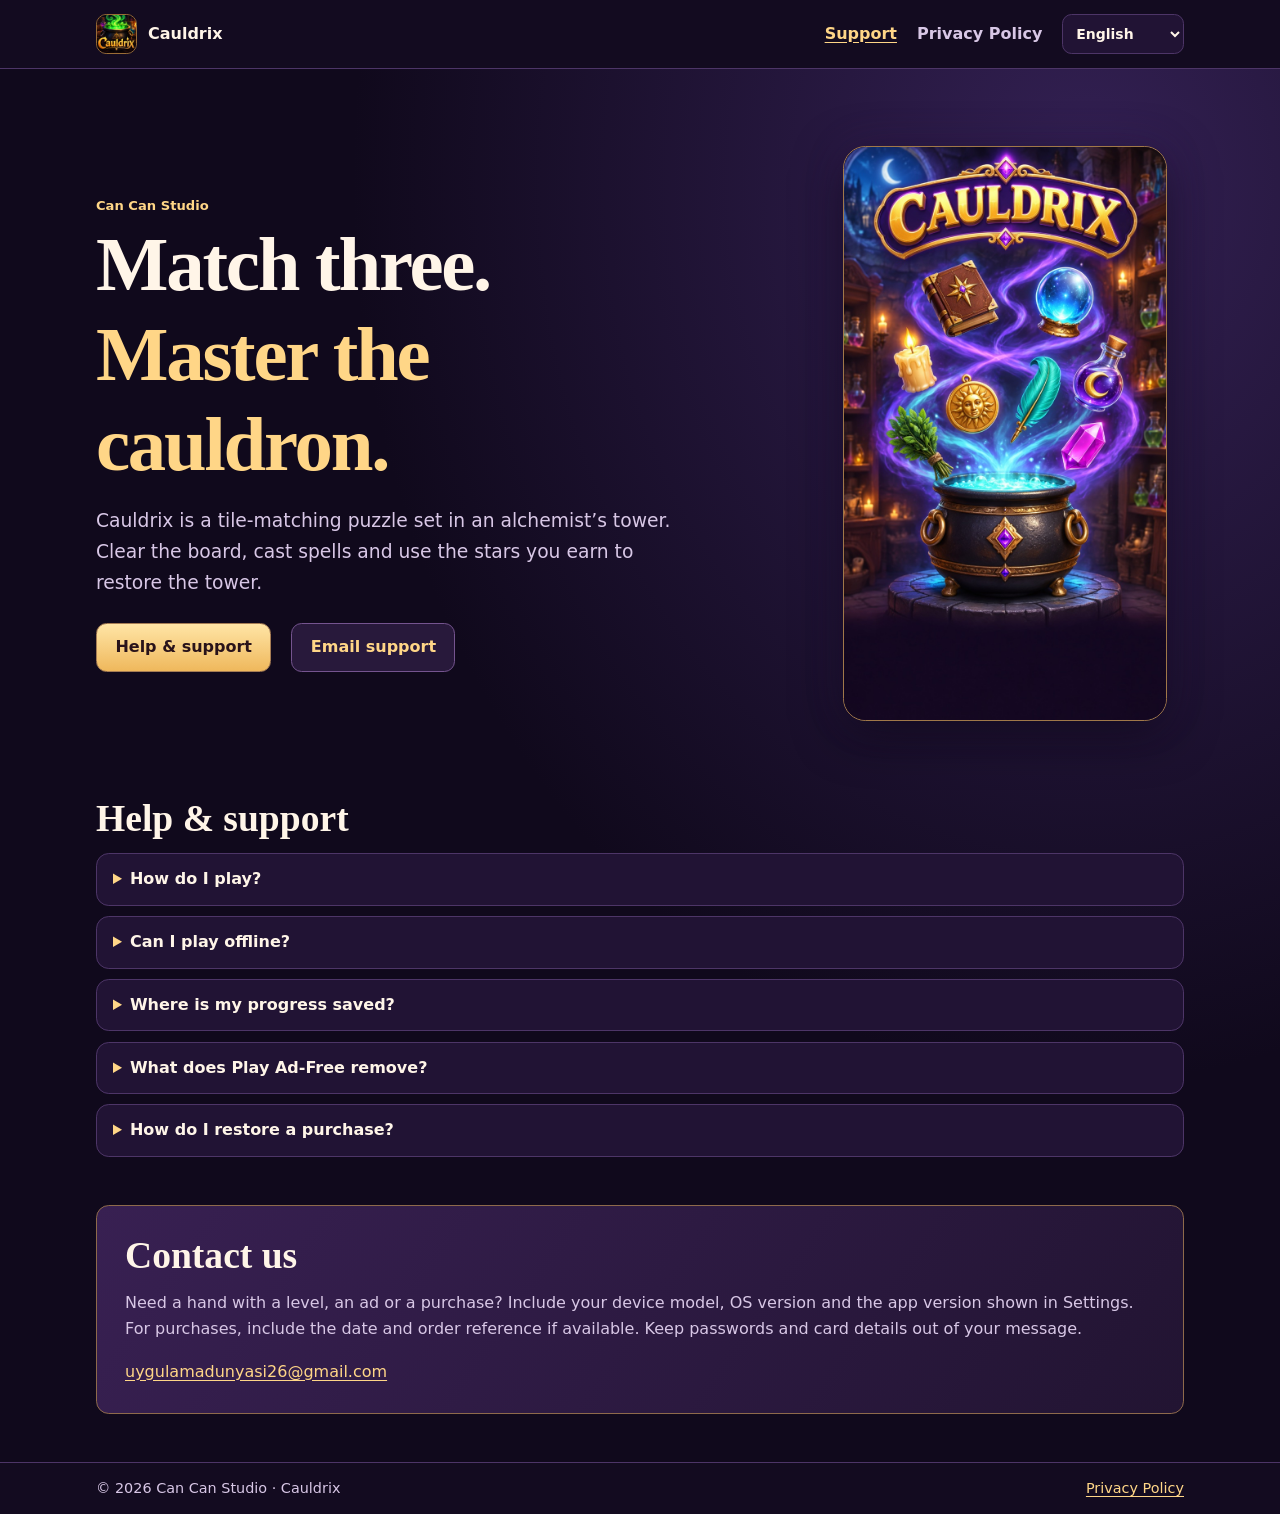
==== index.html @ 89f195bd "Add bilingual-friendly Cauldrix support site" ====
<!doctype html>
<html lang="en">
<head>
  <meta charset="utf-8">
  <meta name="viewport" content="width=device-width, initial-scale=1">
  <title>Cauldrix · Support</title>
  <meta name="description" content="Official support and gameplay help for Cauldrix by Can Can Studio.">
  <link rel="icon" href="app-icon.png" type="image/png">
  <link rel="apple-touch-icon" href="app-icon.png">
  <link rel="stylesheet" href="site.css">
  <script defer src="site.js"></script>
</head>
<body>
  <header>
    <div class="frame bar">
      <a class="brand" href="./"><img src="app-icon.png" width="192" height="192" alt=""><span>Cauldrix</span></a>
      <nav class="nav">
        <a data-link="support" href="./" aria-current="page">Support</a> <a data-link="privacy" href="privacy.html">Privacy Policy</a>
        <select id="language" aria-label="Language" hidden>
          <option lang="en" value="en">English</option>
          <option lang="tr" value="tr">Türkçe</option>
          <option lang="de" value="de">Deutsch</option>
          <option lang="es" value="es">Español</option>
          <option lang="fr" value="fr">Français</option>
          <option lang="pt" value="pt">Português</option>
          <option lang="ru" value="ru">Русский</option>
          <option lang="it" value="it">Italiano</option>
          <option lang="ja" value="ja">日本語</option>
        </select>
      </nav>
    </div>
    <noscript><nav class="frame no-script-languages"><a href="#en" lang="en">English</a> <a href="#tr" lang="tr">Türkçe</a> <a href="#de" lang="de">Deutsch</a> <a href="#es" lang="es">Español</a> <a href="#fr" lang="fr">Français</a> <a href="#pt" lang="pt">Português</a> <a href="#ru" lang="ru">Русский</a> <a href="#it" lang="it">Italiano</a> <a href="#ja" lang="ja">日本語</a></nav></noscript>
  </header>
  <main class="frame">
    <article id="en" lang="en" data-language="en" data-title="Cauldrix · Support" data-language-label="Language" data-support="Support" data-privacy="Privacy Policy">
      <section class="hero">
        <div>
          <div class="studio">Can Can Studio</div>
          <h1>Match three.<span>Master the cauldron.</span></h1>
          <p>Cauldrix is a tile-matching puzzle set in an alchemist’s tower. Clear the board, cast spells and use the stars you earn to restore the tower.</p>
          <div class="actions">
            <a class="button" href="#help-en">Help &amp; support</a>
            <a class="button secondary" href="mailto:uygulamadunyasi26@gmail.com?subject=Cauldrix%20%C2%B7%20Support">Email support</a>
          </div>
        </div>
        <figure class="hero-art"><img src="splash.jpg" width="787" height="1400" alt="Cauldrix"></figure>
      </section>
      <section id="help-en" class="block" aria-labelledby="help-title-en">
        <h2 id="help-title-en">Help &amp; support</h2>
        <div class="support-list">
          <details><summary>How do I play?</summary><p>Tap uncovered tiles to move them into the cauldron. Match three identical tiles to clear them. If all slots fill up without a match, the cauldron overflows.</p></details>
          <details><summary>Can I play offline?</summary><p>You can play levels offline. Ads, reward videos and store services need an internet connection.</p></details>
          <details><summary>Where is my progress saved?</summary><p>Levels, coins, stars and inventory are saved on your device. Cauldrix has no account or built-in cloud sync. Moving to another device or reinstalling can result in lost progress.</p></details>
          <details><summary>What does Play Ad-Free remove?</summary><p>It removes ads between levels. Optional reward videos remain available when you choose to watch one.</p></details>
          <details><summary>How do I restore a purchase?</summary><p>In Shop, scroll to Restore purchases and use the same Apple or Google account. Availability depends on the store and app version. The store can restore Play Ad-Free, while spent items and currency are consumable. If a purchase is missing, reopen the game while online and contact us if it still does not appear.</p></details>
        </div>
      </section>
      <section class="contact block" aria-labelledby="contact-title-en">
        <h2 id="contact-title-en">Contact us</h2>
        <p>Need a hand with a level, an ad or a purchase? Include your device model, OS version and the app version shown in Settings. For purchases, include the date and order reference if available. Keep passwords and card details out of your message.</p>
        <p><a href="mailto:uygulamadunyasi26@gmail.com?subject=Cauldrix%20%C2%B7%20Support">uygulamadunyasi26@gmail.com</a></p>
      </section>
    </article>
    <article id="tr" lang="tr" data-language="tr" data-title="Cauldrix · Destek" data-language-label="Dil" data-support="Destek" data-privacy="Gizlilik Politikası">
      <section class="hero">
        <div>
          <div class="studio">Can Can Studio</div>
          <h1>Üç taşı eşleştir.<span>Kazana hükmet.</span></h1>
          <p>Cauldrix, bir simya kulesinde geçen taş eşleştirme bulmacası. Tahtayı temizle, büyüler yap ve kazandığın yıldızlarla kuleyi onar.</p>
          <div class="actions">
            <a class="button" href="#help-tr">Yardım ve destek</a>
            <a class="button secondary" href="mailto:uygulamadunyasi26@gmail.com?subject=Cauldrix%20%C2%B7%20Destek">Destek ekibine yaz</a>
          </div>
        </div>
        <figure class="hero-art"><img src="splash.jpg" width="787" height="1400" alt="Cauldrix"></figure>
      </section>
      <section id="help-tr" class="block" aria-labelledby="help-title-tr">
        <h2 id="help-title-tr">Yardım ve destek</h2>
        <div class="support-list">
          <details><summary>Nasıl oynanır?</summary><p>Üstü açık taşlara dokunup kazana gönder. Üç aynı taşı eşleştirerek onları temizle. Eşleşme olmadan tüm yuvalar dolarsa kazan taşar.</p></details>
          <details><summary>Çevrimdışı oynayabilir miyim?</summary><p>Seviyeleri internet bağlantısı olmadan oynayabilirsin. Reklamlar, ödüllü videolar ve mağaza hizmetleri internet bağlantısı gerektirir.</p></details>
          <details><summary>İlerlemem nereye kaydediliyor?</summary><p>Seviyeler, altınlar, yıldızlar ve envanter cihazında saklanır. Cauldrix’te hesap veya bulut eşitlemesi bulunmaz. Cihaz değiştirirken ya da oyunu yeniden yüklerken ilerlemen kaybolabilir.</p></details>
          <details><summary>Reklamsız Oyna neyi kaldırıyor?</summary><p>Seviyeler arası reklamları kaldırır. İstersen ödüllü videoları izlemeye devam edebilirsin.</p></details>
          <details><summary>Bir satın alımı nasıl geri yüklerim?</summary><p>Mağaza’nın en altındaki Satın Alımları Geri Yükle düğmesini kullan. Satın alımın yapıldığı Apple veya Google hesabıyla giriş yap. İşlevin kullanılabilirliği mağazaya ve uygulama sürümüne bağlıdır. Reklamsız Oyna hakkı geri yüklenebilir. Harcanan eşyalar ve oyun parası tüketilebilir ürünlerdir. Bir satın alım eksikse internete bağlıyken oyunu yeniden aç, sorun devam ederse bize yaz.</p></details>
        </div>
      </section>
      <section class="contact block" aria-labelledby="contact-title-tr">
        <h2 id="contact-title-tr">Bize ulaş</h2>
        <p>Bir seviye, reklam veya satın alımla ilgili yardıma mı ihtiyacın var? Mesajına cihaz modelini, işletim sistemi sürümünü ve Ayarlar’da görünen oyun sürümünü ekle. Satın alımlar için varsa tarih ve sipariş numarasını da yaz. Şifreni veya kart bilgilerini paylaşma.</p>
        <p><a href="mailto:uygulamadunyasi26@gmail.com?subject=Cauldrix%20%C2%B7%20Destek">uygulamadunyasi26@gmail.com</a></p>
      </section>
    </article>
    <article id="de" lang="de" data-language="de" data-title="Cauldrix · Support" data-language-label="Sprache" data-support="Support" data-privacy="Datenschutzerklärung">
      <section class="hero">
        <div>
          <div class="studio">Can Can Studio</div>
          <h1>Drei gleiche Steine.<span>Ein magischer Kessel.</span></h1>
          <p>Cauldrix ist ein Kombinationsrätsel im Turm eines Alchemisten. Räume das Spielfeld ab, wirke Zauber und nutze deine Sterne, um den Turm wiederaufzubauen.</p>
          <div class="actions">
            <a class="button" href="#help-de">Hilfe und Support</a>
            <a class="button secondary" href="mailto:uygulamadunyasi26@gmail.com?subject=Cauldrix%20%C2%B7%20Support">Support kontaktieren</a>
          </div>
        </div>
        <figure class="hero-art"><img src="splash.jpg" width="787" height="1400" alt="Cauldrix"></figure>
      </section>
      <section id="help-de" class="block" aria-labelledby="help-title-de">
        <h2 id="help-title-de">Hilfe und Support</h2>
        <div class="support-list">
          <details><summary>Wie spiele ich?</summary><p>Tippe auf freie Steine, um sie in den Kessel zu legen. Drei gleiche Steine verschwinden. Wenn alle Plätze belegt sind und sich keine drei gleichen Steine finden, läuft der Kessel über.</p></details>
          <details><summary>Kann ich offline spielen?</summary><p>Die Level sind ohne Internetverbindung spielbar. Werbung, Belohnungsvideos und Store-Dienste brauchen eine Verbindung.</p></details>
          <details><summary>Wo wird mein Fortschritt gespeichert?</summary><p>Level, Münzen, Sterne und Inventar bleiben auf deinem Gerät. Cauldrix hat kein Konto und keine eigene Cloud-Synchronisation. Beim Gerätewechsel oder der Neuinstallation kann dein Spielstand verloren gehen.</p></details>
          <details><summary>Was entfernt „Werbefrei spielen“?</summary><p>Es entfernt Werbung zwischen den Leveln. Du kannst weiterhin freiwillig Belohnungsvideos ansehen.</p></details>
          <details><summary>Wie stelle ich einen Kauf wieder her?</summary><p>Scrolle im Shop zu „Käufe wiederherstellen“ und verwende dasselbe Apple- oder Google-Konto. Die Verfügbarkeit hängt vom Store und der App-Version ab. „Werbefrei spielen“ kann wiederhergestellt werden. Verbrauchte Gegenstände und Spielwährung sind Verbrauchsartikel. Starte das Spiel online neu, wenn ein Kauf fehlt, und melde dich, falls er weiterhin nicht angezeigt wird.</p></details>
        </div>
      </section>
      <section class="contact block" aria-labelledby="contact-title-de">
        <h2 id="contact-title-de">Kontakt</h2>
        <p>Hast du eine Frage zu einem Level, zur Werbung oder zu einem Kauf? Gib Gerätemodell, Betriebssystemversion und die in den Einstellungen angezeigte Spielversion an. Bei Käufen helfen Datum und Bestellnummer, falls verfügbar. Sende keine Passwörter oder Kartendaten.</p>
        <p><a href="mailto:uygulamadunyasi26@gmail.com?subject=Cauldrix%20%C2%B7%20Support">uygulamadunyasi26@gmail.com</a></p>
      </section>
    </article>
    <article id="es" lang="es" data-language="es" data-title="Cauldrix · Soporte" data-language-label="Idioma" data-support="Soporte" data-privacy="Política de privacidad">
      <section class="hero">
        <div>
          <div class="studio">Can Can Studio</div>
          <h1>Combina tres fichas.<span>Domina el caldero.</span></h1>
          <p>Cauldrix es un rompecabezas de fichas ambientado en la torre de un alquimista. Despeja el tablero, lanza hechizos y usa las estrellas que ganes para restaurar la torre.</p>
          <div class="actions">
            <a class="button" href="#help-es">Ayuda y soporte</a>
            <a class="button secondary" href="mailto:uygulamadunyasi26@gmail.com?subject=Cauldrix%20%C2%B7%20Soporte">Escribir a soporte</a>
          </div>
        </div>
        <figure class="hero-art"><img src="splash.jpg" width="787" height="1400" alt="Cauldrix"></figure>
      </section>
      <section id="help-es" class="block" aria-labelledby="help-title-es">
        <h2 id="help-title-es">Ayuda y soporte</h2>
        <div class="support-list">
          <details><summary>¿Cómo se juega?</summary><p>Toca las fichas libres para enviarlas al caldero. Combina tres fichas iguales para retirarlas. Si todas las casillas se llenan sin una combinación, el caldero se desborda.</p></details>
          <details><summary>¿Puedo jugar sin conexión?</summary><p>Puedes jugar a los niveles sin conexión. Los anuncios, los vídeos con recompensa y los servicios de la tienda necesitan internet.</p></details>
          <details><summary>¿Dónde se guarda mi progreso?</summary><p>Los niveles, las monedas, las estrellas y el inventario se guardan en el dispositivo. Cauldrix no tiene cuentas ni sincronización propia en la nube. Es posible perder el progreso al cambiar de dispositivo o reinstalar el juego.</p></details>
          <details><summary>¿Qué elimina «Jugar sin anuncios»?</summary><p>Elimina los anuncios entre niveles. Puedes seguir viendo vídeos con recompensa cuando lo elijas.</p></details>
          <details><summary>¿Cómo restauro una compra?</summary><p>Ve al final de la Tienda y toca «Restaurar compras» con la misma cuenta de Apple o Google. La disponibilidad depende de la tienda y la versión de la app. La tienda puede restaurar «Jugar sin anuncios». Los objetos y la moneda ya utilizados son consumibles. Si falta una compra, vuelve a abrir el juego con conexión y escríbenos si el problema continúa.</p></details>
        </div>
      </section>
      <section class="contact block" aria-labelledby="contact-title-es">
        <h2 id="contact-title-es">Contáctanos</h2>
        <p>¿Necesitas ayuda con un nivel, un anuncio o una compra? Indica el modelo del dispositivo, la versión del sistema y la versión del juego que aparece en Ajustes. Para compras, añade la fecha y la referencia del pedido si las tienes. Evita enviar contraseñas y datos de tarjeta.</p>
        <p><a href="mailto:uygulamadunyasi26@gmail.com?subject=Cauldrix%20%C2%B7%20Soporte">uygulamadunyasi26@gmail.com</a></p>
      </section>
    </article>
    <article id="fr" lang="fr" data-language="fr" data-title="Cauldrix · Assistance" data-language-label="Langue" data-support="Assistance" data-privacy="Politique de confidentialité">
      <section class="hero">
        <div>
          <div class="studio">Can Can Studio</div>
          <h1>Associez trois tuiles.<span>Maîtrisez le chaudron.</span></h1>
          <p>Cauldrix est un jeu d’association de tuiles dans la tour d’un alchimiste. Videz le plateau, lancez des sorts et utilisez les étoiles gagnées pour restaurer la tour.</p>
          <div class="actions">
            <a class="button" href="#help-fr">Aide et assistance</a>
            <a class="button secondary" href="mailto:uygulamadunyasi26@gmail.com?subject=Cauldrix%20%C2%B7%20Assistance">Écrire à l’assistance</a>
          </div>
        </div>
        <figure class="hero-art"><img src="splash.jpg" width="787" height="1400" alt="Cauldrix"></figure>
      </section>
      <section id="help-fr" class="block" aria-labelledby="help-title-fr">
        <h2 id="help-title-fr">Aide et assistance</h2>
        <div class="support-list">
          <details><summary>Comment jouer ?</summary><p>Touchez les tuiles dégagées pour les envoyer dans le chaudron. Associez-en trois identiques pour les retirer. Si tous les emplacements se remplissent sans association, le chaudron déborde.</p></details>
          <details><summary>Puis-je jouer hors ligne ?</summary><p>Les niveaux sont jouables hors ligne. Les publicités, les vidéos récompensées et les services de la boutique nécessitent une connexion Internet.</p></details>
          <details><summary>Où ma progression est-elle enregistrée ?</summary><p>Les niveaux, les pièces, les étoiles et l’inventaire sont enregistrés sur votre appareil. Cauldrix ne propose ni compte ni synchronisation intégrée dans le cloud. Vous pouvez perdre votre progression en changeant d’appareil ou en réinstallant le jeu.</p></details>
          <details><summary>Que supprime « Jouer sans pub » ?</summary><p>Cette option supprime les publicités entre les niveaux. Vous pouvez toujours choisir de regarder des vidéos récompensées.</p></details>
          <details><summary>Comment restaurer un achat ?</summary><p>En bas de la boutique, choisissez « Restaurer les achats » avec le même compte Apple ou Google. La disponibilité dépend de la boutique et de la version de l’app. La boutique peut restaurer « Jouer sans pub ». Les objets et la monnaie utilisés sont des consommables. Si un achat manque, rouvrez le jeu en ligne et écrivez-nous s’il n’apparaît toujours pas.</p></details>
        </div>
      </section>
      <section class="contact block" aria-labelledby="contact-title-fr">
        <h2 id="contact-title-fr">Nous contacter</h2>
        <p>Besoin d’aide pour un niveau, une publicité ou un achat ? Indiquez le modèle de l’appareil, la version du système et celle du jeu affichée dans les paramètres. Pour un achat, ajoutez la date et la référence de la commande si possible. N’envoyez ni mot de passe ni coordonnées bancaires.</p>
        <p><a href="mailto:uygulamadunyasi26@gmail.com?subject=Cauldrix%20%C2%B7%20Assistance">uygulamadunyasi26@gmail.com</a></p>
      </section>
    </article>
    <article id="pt" lang="pt" data-language="pt" data-title="Cauldrix · Suporte" data-language-label="Idioma" data-support="Suporte" data-privacy="Política de Privacidade">
      <section class="hero">
        <div>
          <div class="studio">Can Can Studio</div>
          <h1>Combine três peças.<span>Domine o caldeirão.</span></h1>
          <p>Cauldrix é um quebra-cabeça de combinar peças na torre de um alquimista. Limpe o tabuleiro, lance feitiços e use as estrelas conquistadas para restaurar a torre.</p>
          <div class="actions">
            <a class="button" href="#help-pt">Ajuda e suporte</a>
            <a class="button secondary" href="mailto:uygulamadunyasi26@gmail.com?subject=Cauldrix%20%C2%B7%20Suporte">Enviar e-mail ao suporte</a>
          </div>
        </div>
        <figure class="hero-art"><img src="splash.jpg" width="787" height="1400" alt="Cauldrix"></figure>
      </section>
      <section id="help-pt" class="block" aria-labelledby="help-title-pt">
        <h2 id="help-title-pt">Ajuda e suporte</h2>
        <div class="support-list">
          <details><summary>Como jogar?</summary><p>Toque nas peças livres para colocá-las no caldeirão. Combine três peças iguais para removê-las. Se todos os espaços ficarem ocupados sem uma combinação, o caldeirão transborda.</p></details>
          <details><summary>Posso jogar offline?</summary><p>Você pode jogar as fases sem internet. Anúncios, vídeos premiados e serviços da loja precisam de uma conexão.</p></details>
          <details><summary>Onde meu progresso é salvo?</summary><p>Fases, moedas, estrelas e inventário são salvos no dispositivo. Cauldrix não tem conta ou sincronização própria na nuvem. Ao trocar de aparelho ou reinstalar o jogo, você pode perder o progresso.</p></details>
          <details><summary>O que «Jogar sem anúncios» remove?</summary><p>A opção remove os anúncios entre as fases. Os vídeos premiados continuam disponíveis quando você quiser assistir.</p></details>
          <details><summary>Como restauro uma compra?</summary><p>Na parte inferior da Loja, toque em «Restaurar compras» usando a mesma conta Apple ou Google. A disponibilidade depende da loja e da versão do aplicativo. A loja pode restaurar «Jogar sem anúncios». Itens e moedas já usados são consumíveis. Se uma compra estiver faltando, abra o jogo conectado à internet e escreva para nós caso o problema continue.</p></details>
        </div>
      </section>
      <section class="contact block" aria-labelledby="contact-title-pt">
        <h2 id="contact-title-pt">Fale conosco</h2>
        <p>Precisa de ajuda com uma fase, um anúncio ou uma compra? Informe o modelo do aparelho, a versão do sistema e a versão mostrada nas Configurações do jogo. Em caso de compra, inclua a data e o número do pedido, se possível. Não envie senhas ou dados do cartão.</p>
        <p><a href="mailto:uygulamadunyasi26@gmail.com?subject=Cauldrix%20%C2%B7%20Suporte">uygulamadunyasi26@gmail.com</a></p>
      </section>
    </article>
    <article id="ru" lang="ru" data-language="ru" data-title="Cauldrix · Поддержка" data-language-label="Язык" data-support="Поддержка" data-privacy="Политика конфиденциальности">
      <section class="hero">
        <div>
          <div class="studio">Can Can Studio</div>
          <h1>Соберите три плитки.<span>Укротите котёл.</span></h1>
          <p>Cauldrix — головоломка с плитками в башне алхимика. Очищайте поле, используйте заклинания и восстанавливайте башню за заработанные звёзды.</p>
          <div class="actions">
            <a class="button" href="#help-ru">Помощь и поддержка</a>
            <a class="button secondary" href="mailto:uygulamadunyasi26@gmail.com?subject=Cauldrix%20%C2%B7%20%D0%9F%D0%BE%D0%B4%D0%B4%D0%B5%D1%80%D0%B6%D0%BA%D0%B0">Написать в поддержку</a>
          </div>
        </div>
        <figure class="hero-art"><img src="splash.jpg" width="787" height="1400" alt="Cauldrix"></figure>
      </section>
      <section id="help-ru" class="block" aria-labelledby="help-title-ru">
        <h2 id="help-title-ru">Помощь и поддержка</h2>
        <div class="support-list">
          <details><summary>Как играть?</summary><p>Нажимайте на открытые плитки, чтобы отправить их в котёл. Соберите три одинаковые плитки, чтобы убрать их. Если все ячейки будут заняты и совпадения не найдётся, котёл переполнится.</p></details>
          <details><summary>Можно ли играть без интернета?</summary><p>Уровни доступны без интернета. Для рекламы, видео с наградой и услуг магазина нужно подключение.</p></details>
          <details><summary>Где хранится мой прогресс?</summary><p>Уровни, монеты, звёзды и инвентарь сохраняются на вашем устройстве. В Cauldrix нет учётных записей и встроенной облачной синхронизации. При смене устройства или переустановке игры прогресс может потеряться.</p></details>
          <details><summary>Какую рекламу убирает «Играть без рекламы»?</summary><p>Эта функция убирает рекламу между уровнями. Видео с наградой по-прежнему можно смотреть по желанию.</p></details>
          <details><summary>Как восстановить покупку?</summary><p>Внизу раздела «Магазин» выберите «Восстановить покупки», используя ту же учётную запись Apple или Google. Доступность зависит от магазина и версии приложения. Магазин может восстановить право «Играть без рекламы». Использованные предметы и игровая валюта относятся к расходуемым покупкам. Если покупка не появилась, перезапустите игру с подключением к интернету и напишите нам, если проблема сохранится.</p></details>
        </div>
      </section>
      <section class="contact block" aria-labelledby="contact-title-ru">
        <h2 id="contact-title-ru">Свяжитесь с нами</h2>
        <p>Нужна помощь с уровнем, рекламой или покупкой? Укажите модель устройства, версию системы и версию игры из настроек. Если вопрос о покупке, укажите её дату и номер заказа, если они есть. Не присылайте пароли и данные банковской карты.</p>
        <p><a href="mailto:uygulamadunyasi26@gmail.com?subject=Cauldrix%20%C2%B7%20%D0%9F%D0%BE%D0%B4%D0%B4%D0%B5%D1%80%D0%B6%D0%BA%D0%B0">uygulamadunyasi26@gmail.com</a></p>
      </section>
    </article>
    <article id="it" lang="it" data-language="it" data-title="Cauldrix · Assistenza" data-language-label="Lingua" data-support="Assistenza" data-privacy="Informativa sulla privacy">
      <section class="hero">
        <div>
          <div class="studio">Can Can Studio</div>
          <h1>Abbina tre tessere.<span>Domina il calderone.</span></h1>
          <p>Cauldrix è un rompicapo di abbinamenti nella torre di un alchimista. Libera il tabellone, lancia incantesimi e usa le stelle guadagnate per restaurare la torre.</p>
          <div class="actions">
            <a class="button" href="#help-it">Aiuto e assistenza</a>
            <a class="button secondary" href="mailto:uygulamadunyasi26@gmail.com?subject=Cauldrix%20%C2%B7%20Assistenza">Scrivi all’assistenza</a>
          </div>
        </div>
        <figure class="hero-art"><img src="splash.jpg" width="787" height="1400" alt="Cauldrix"></figure>
      </section>
      <section id="help-it" class="block" aria-labelledby="help-title-it">
        <h2 id="help-title-it">Aiuto e assistenza</h2>
        <div class="support-list">
          <details><summary>Come si gioca?</summary><p>Tocca le tessere libere per spostarle nel calderone. Abbina tre tessere identiche per rimuoverle. Se tutti gli spazi si riempiono senza un abbinamento, il calderone trabocca.</p></details>
          <details><summary>Posso giocare offline?</summary><p>Puoi giocare ai livelli senza connessione. Pubblicità, video con ricompensa e servizi del negozio richiedono una connessione a Internet.</p></details>
          <details><summary>Dove vengono salvati i miei progressi?</summary><p>Livelli, monete, stelle e inventario sono salvati sul dispositivo. Cauldrix non prevede account né sincronizzazione cloud integrata. Se cambi dispositivo o reinstalli il gioco, potresti perdere i progressi.</p></details>
          <details><summary>Che cosa rimuove «Gioca senza pubblicità»?</summary><p>Rimuove gli annunci tra i livelli. I video con ricompensa rimangono disponibili quando scegli di guardarli.</p></details>
          <details><summary>Come ripristino un acquisto?</summary><p>Scorri fino a «Ripristina acquisti» nel negozio e usa lo stesso account Apple o Google. La disponibilità dipende dal negozio e dalla versione dell’app. Il negozio può ripristinare «Gioca senza pubblicità». Gli oggetti e la valuta usati sono consumabili. Se un acquisto non compare, riapri il gioco connesso a Internet e scrivici se il problema persiste.</p></details>
        </div>
      </section>
      <section class="contact block" aria-labelledby="contact-title-it">
        <h2 id="contact-title-it">Contattaci</h2>
        <p>Ti serve aiuto per un livello, una pubblicità o un acquisto? Indica il modello del dispositivo, la versione del sistema e la versione del gioco mostrata nelle Impostazioni. Per gli acquisti, aggiungi data e riferimento dell’ordine se disponibili. Non inviare password o dati della carta.</p>
        <p><a href="mailto:uygulamadunyasi26@gmail.com?subject=Cauldrix%20%C2%B7%20Assistenza">uygulamadunyasi26@gmail.com</a></p>
      </section>
    </article>
    <article id="ja" lang="ja" data-language="ja" data-title="Cauldrix · サポート" data-language-label="言語" data-support="サポート" data-privacy="プライバシーポリシー">
      <section class="hero">
        <div>
          <div class="studio">Can Can Studio</div>
          <h1>タイルを3つそろえよう。<span>大釜を使いこなそう。</span></h1>
          <p>Cauldrixは、錬金術師の塔を舞台にしたタイルパズルです。盤面を片づけ、魔法を使い、獲得したスターで塔を修復しましょう。</p>
          <div class="actions">
            <a class="button" href="#help-ja">ヘルプとサポート</a>
            <a class="button secondary" href="mailto:uygulamadunyasi26@gmail.com?subject=Cauldrix%20%C2%B7%20%E3%82%B5%E3%83%9D%E3%83%BC%E3%83%88">メールで問い合わせる</a>
          </div>
        </div>
        <figure class="hero-art"><img src="splash.jpg" width="787" height="1400" alt="Cauldrix"></figure>
      </section>
      <section id="help-ja" class="block" aria-labelledby="help-title-ja">
        <h2 id="help-title-ja">ヘルプとサポート</h2>
        <div class="support-list">
          <details><summary>遊び方は？</summary><p>上にタイルが重なっていないタイルをタップして大釜に入れます。同じタイルを3つそろえると、そのタイルが消えます。そろわないまま枠がすべて埋まると、大釜があふれます。</p></details>
          <details><summary>オフラインでも遊べますか？</summary><p>レベルはオフラインでもプレイできます。広告、報酬付き動画、ストア機能にはインターネット接続が必要です。</p></details>
          <details><summary>進行状況はどこに保存されますか？</summary><p>レベル、コイン、スター、所持アイテムは端末に保存されます。Cauldrixにはアカウントやゲーム独自のクラウド同期機能がありません。機種変更や再インストールで、進行状況が失われる場合があります。</p></details>
          <details><summary>「広告なしでプレイ」で何が消えますか？</summary><p>レベルの間に表示される広告が消えます。報酬付き動画は、希望するときに引き続き視聴できます。</p></details>
          <details><summary>購入を復元するには？</summary><p>購入時と同じAppleまたはGoogleのアカウントを使い、ショップの一番下にある「購入を復元」を選んでください。利用可否はストアとアプリのバージョンによります。「広告なしでプレイ」の権利は復元できます。使用したアイテムやゲーム内通貨は消耗型です。購入内容が反映されない場合は、インターネットに接続してゲームを開き直し、解決しなければお問い合わせください。</p></details>
        </div>
      </section>
      <section class="contact block" aria-labelledby="contact-title-ja">
        <h2 id="contact-title-ja">お問い合わせ</h2>
        <p>レベル・広告・購入に関するお問い合わせの際は、端末の機種、OSのバージョン、設定画面に表示されるゲームのバージョンをお知らせください。購入に関する場合は、分かる範囲で購入日と注文番号も記入してください。パスワードやカード情報は送らないでください。</p>
        <p><a href="mailto:uygulamadunyasi26@gmail.com?subject=Cauldrix%20%C2%B7%20%E3%82%B5%E3%83%9D%E3%83%BC%E3%83%88">uygulamadunyasi26@gmail.com</a></p>
      </section>
    </article>
  </main>
  <footer>
    <div class="frame footer-bar">
      <span>© 2026 Can Can Studio · Cauldrix</span>
      <a data-link="privacy" href="privacy.html">Privacy Policy</a>
    </div>
  </footer>
</body>
</html>
---- site.css ----
:root {
  color-scheme: dark;
  --bg: #10091c;
  --panel: #211334;
  --line: #4d3567;
  --text: #fff5e8;
  --muted: #d8c7e6;
  --gold: #ffd687;
  --dark: #29131a;
  font-family: system-ui, -apple-system, BlinkMacSystemFont, sans-serif;
}
* { box-sizing: border-box; }
body {
  margin: 0;
  background: radial-gradient(ellipse at 85% 12%, #332053, transparent 46rem), var(--bg);
  color: var(--text);
  line-height: 1.65;
}
a { color: var(--gold); text-underline-offset: .2em; }
a:hover { color: #fff1c9; }
:focus-visible { outline: 2px solid var(--gold); outline-offset: 5px; }
[hidden] { display: none !important; }
.frame { width: min(68rem, calc(100% - 2.5rem)); margin-inline: auto; }
header { background: #130b20; border-bottom: 1px solid var(--line); }
.bar, .footer-bar, .actions { display: flex; align-items: center; flex-wrap: wrap; gap: .75rem 1.25rem; }
.bar, .footer-bar { justify-content: space-between; padding-block: .85rem; }
.brand { display: inline-flex; align-items: center; gap: .7rem; font-weight: 800; color: var(--text); text-decoration: none; }
.brand img { width: 2.55rem; height: 2.55rem; border-radius: .64rem; border: 1px solid #9a6d36; }
.nav { display: flex; flex-wrap: wrap; align-items: center; gap: .5rem 1.25rem; font-weight: 650; }
.nav a { color: var(--muted); text-decoration: none; }
.nav a[aria-current=page] { color: var(--gold); text-decoration: underline; }
select {
  color: var(--text);
  background: var(--panel);
  border: 1px solid var(--line);
  border-radius: .6rem;
  font: inherit;
  font-size: .875rem;
  min-height: 2.5rem;
  padding: .35rem .55rem;
  max-width: 100%;
}
.hero {
  display: grid;
  grid-template-columns: minmax(0, 1fr) minmax(14rem, .56fr);
  align-items: center;
  gap: clamp(2rem, 7vw, 6.7rem);
  padding-block: clamp(2.4rem, 6vw, 5.5rem);
}
h1, h2, h3 { line-height: 1.17; }
h1, h2 { font-family: Georgia, 'Noto Serif JP', serif; text-wrap: balance; }
h1 { font-size: clamp(2.45rem, 6vw, 4.8rem); margin: .25rem 0 1rem; letter-spacing: -.029em; }
h1 span { display: block; color: var(--gold); }
h2 { font-size: clamp(1.55rem, 3.5vw, 2.35rem); margin: 0 0 .75rem; }
h3 { font-size: 1.24rem; margin: 0 0 .55rem; }
p { margin: 0 0 1rem; color: var(--muted); }
.hero p { max-width: 38rem; font-size: clamp(1rem, 2vw, 1.17rem); }
.studio { color: var(--gold); font-size: .82rem; font-weight: 750; }
.hero-art {
  margin: 0;
  border-radius: 1.4rem;
  overflow: hidden;
  border: 1px solid #a07849;
  width: min(100%, 20.25rem);
  justify-self: center;
  background: var(--panel);
  box-shadow: 0 12px 48px #090511bb, 0 0 2.5rem #8647ce25;
}
.hero-art img { display: block; width: 100%; height: auto; }
.actions { margin-block: 1.5rem 0; }
.button {
  display: inline-block;
  padding: .65rem 1.15rem;
  border: 1px solid #a67d54;
  border-radius: .66rem;
  background: linear-gradient(#ffe5a6, #efb85c);
  color: var(--dark);
  font-weight: 760;
  text-decoration: none;
  text-align: center;
}
.button:hover { color: var(--dark); background: #ffe8b3; }
.button.secondary { background: #28193b; color: var(--gold); border-color: #75548f; }
.button.secondary:hover { background: #392453; }
.block { margin-bottom: 3rem; scroll-margin-top: 1.5rem; }
.support-list { display: grid; gap: .65rem; }
details, .card, .contact { border: 1px solid var(--line); background: var(--panel); border-radius: .8rem; }
details { padding: .75rem 1rem; }
summary { cursor: pointer; font-weight: 700; }
summary::marker { color: var(--gold); }
details p { margin: .65rem 0 .1rem; }
.contact { border-color: #8e6a4b; padding: clamp(1rem, 4vw, 1.75rem); background: linear-gradient(125deg, #382052, #221432); }
.contact p:last-child { margin-bottom: 0; }
.contact a { overflow-wrap: anywhere; }
.policy { max-width: 54rem; margin-inline: auto; padding-block: 2.6rem 3.5rem; }
.policy h1 { font-size: clamp(2.25rem, 5vw, 3.7rem); }
.policy-intro { font-size: 1.08rem; }
.policy-stack { display: grid; gap: .9rem; margin-top: 1.55rem; }
.card { padding: clamp(1rem, 3vw, 1.5rem); }
.card p:last-child { margin: 0; }
.providers { display: flex; flex-wrap: wrap; gap: .3rem .9rem; margin: .75rem 0 0; padding: 0; list-style: none; }
footer { border-top: 1px solid var(--line); background: #130b20; color: var(--muted); font-size: .9rem; }
.no-script-languages { padding-block: .5rem; }
.no-script-languages a { margin-inline-end: .7rem; }
@media (max-width: 690px) {
  .hero { grid-template-columns: 1fr; gap: 1.5rem; }
  .hero-art { width: min(72%, 17rem); }
  .bar { gap: .45rem 1rem; }
}
@media (max-width: 365px) {
  .frame { width: calc(100% - 1.5rem); }
  .nav { gap: .45rem .75rem; }
  .actions { gap: .6rem; }
}
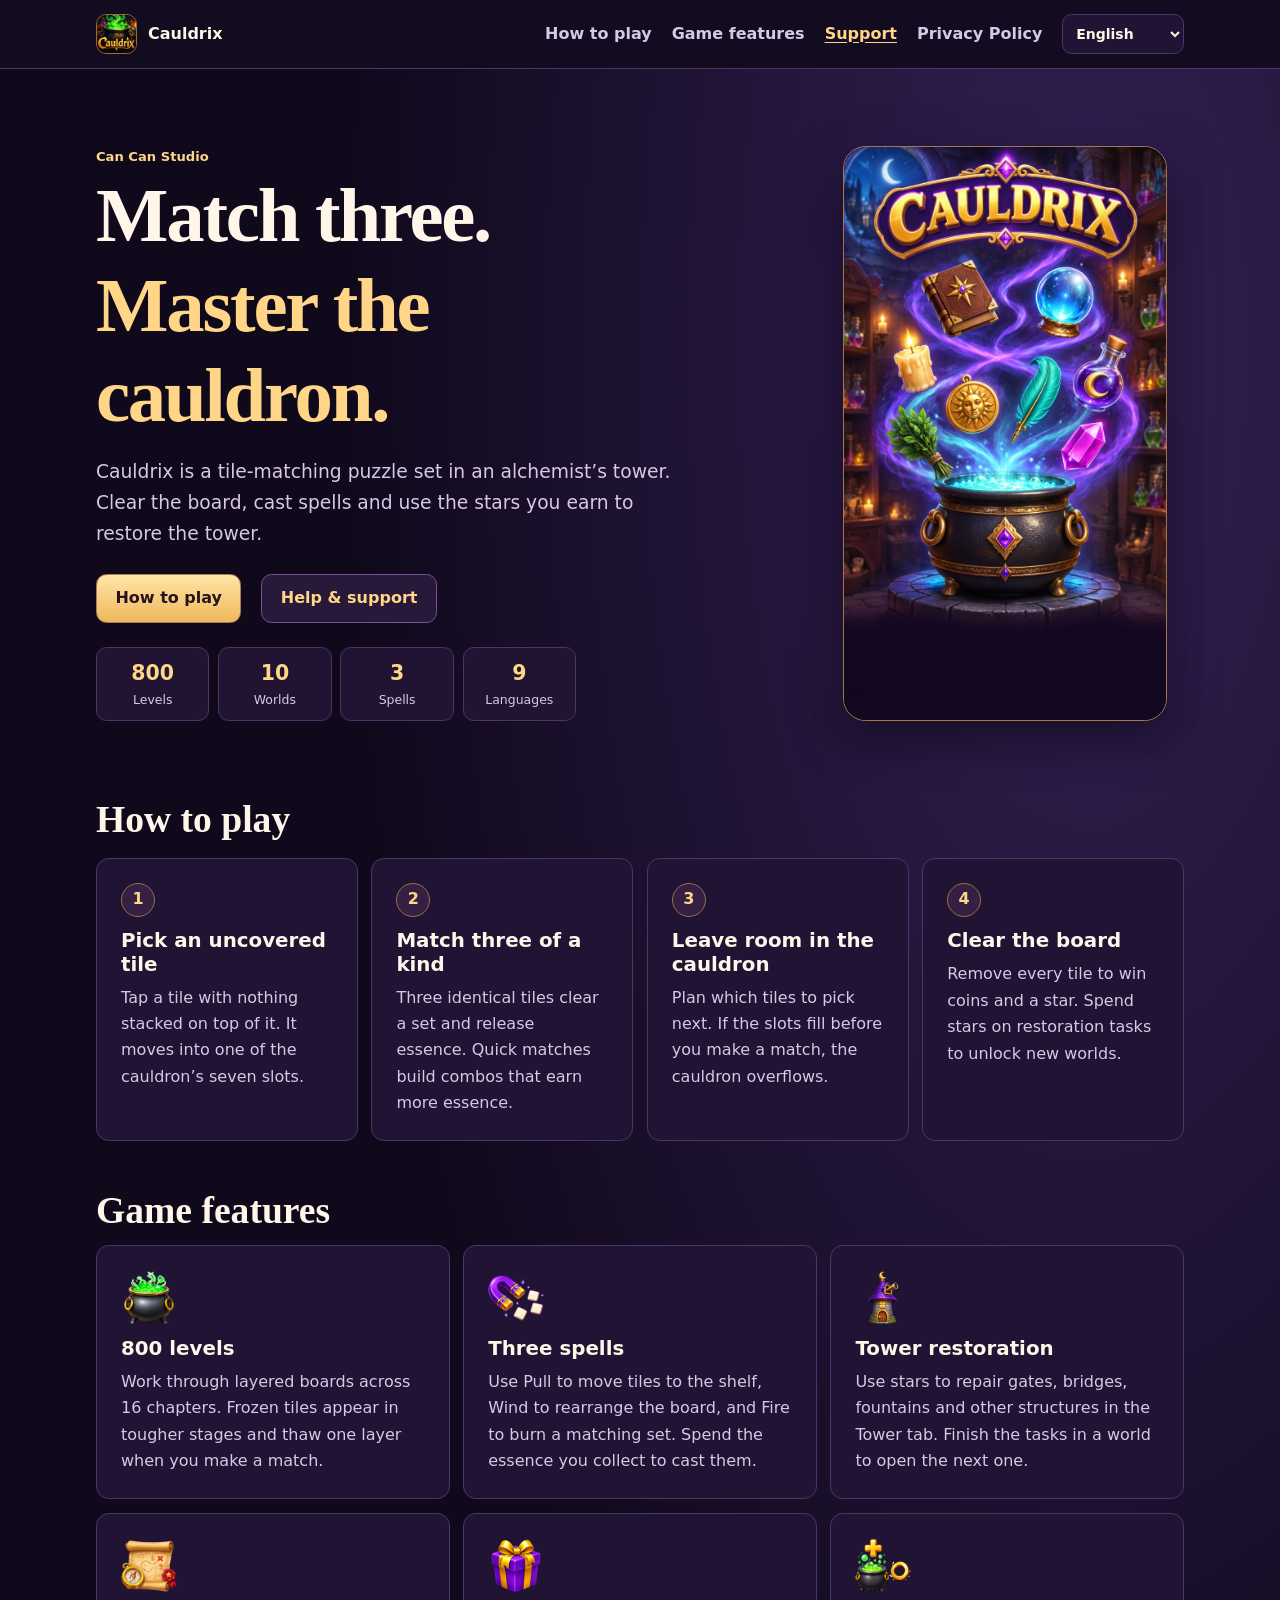
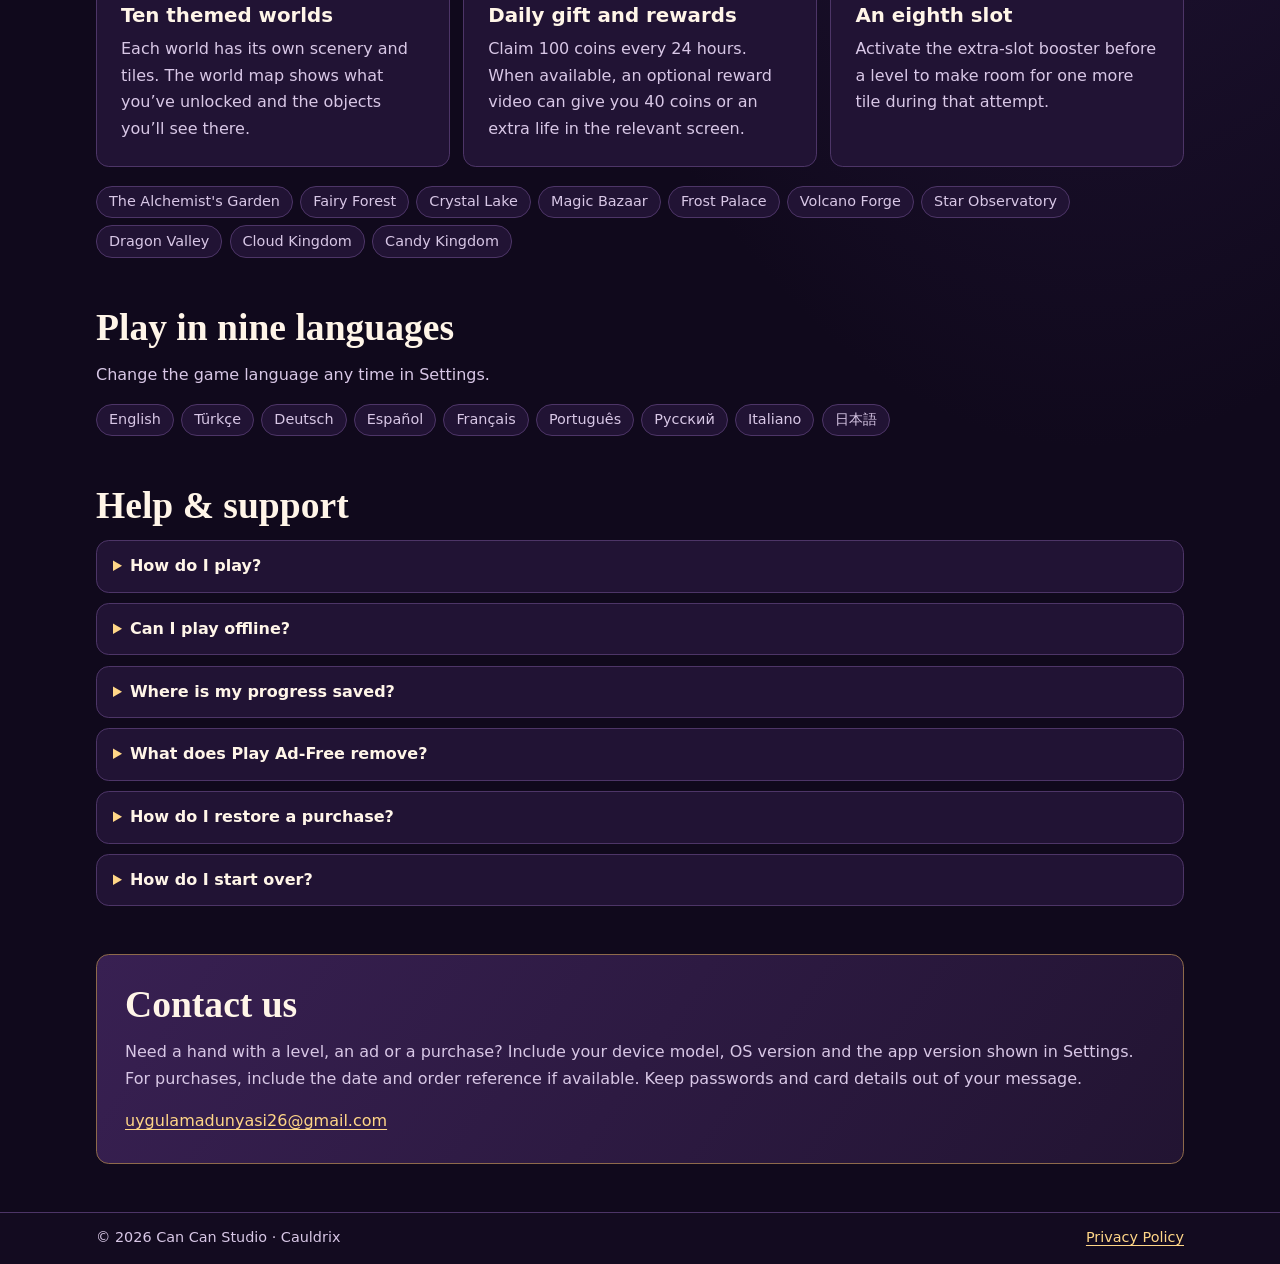
==== commit 14c083e1: "Expand gameplay guide and add privacy back link" ====
--- a/index.html
+++ b/index.html
@@ -13,8 +13,10 @@
 <body>
   <header>
     <div class="frame bar">
-      <a class="brand" href="./"><img src="app-icon.png" width="192" height="192" alt=""><span>Cauldrix</span></a>
+      <a class="brand" data-link="support" data-keep-label href="./"><img src="app-icon.png" width="192" height="192" alt=""><span>Cauldrix</span></a>
       <nav class="nav">
+        <a data-section="how" href="#how-to-play-en">How to play</a>
+        <a data-section="features" href="#features-en">Game features</a>
         <a data-link="support" href="./" aria-current="page">Support</a> <a data-link="privacy" href="privacy.html">Privacy Policy</a>
         <select id="language" aria-label="Language" hidden>
           <option lang="en" value="en">English</option>
@@ -32,18 +34,107 @@
     <noscript><nav class="frame no-script-languages"><a href="#en" lang="en">English</a> <a href="#tr" lang="tr">Türkçe</a> <a href="#de" lang="de">Deutsch</a> <a href="#es" lang="es">Español</a> <a href="#fr" lang="fr">Français</a> <a href="#pt" lang="pt">Português</a> <a href="#ru" lang="ru">Русский</a> <a href="#it" lang="it">Italiano</a> <a href="#ja" lang="ja">日本語</a></nav></noscript>
   </header>
   <main class="frame">
-    <article id="en" lang="en" data-language="en" data-title="Cauldrix · Support" data-language-label="Language" data-support="Support" data-privacy="Privacy Policy">
+    <article id="en" lang="en" data-language="en" data-title="Cauldrix · Support" data-language-label="Language" data-support="Support" data-privacy="Privacy Policy" data-how="How to play" data-features="Game features">
       <section class="hero">
         <div>
           <div class="studio">Can Can Studio</div>
           <h1>Match three.<span>Master the cauldron.</span></h1>
           <p>Cauldrix is a tile-matching puzzle set in an alchemist’s tower. Clear the board, cast spells and use the stars you earn to restore the tower.</p>
           <div class="actions">
-            <a class="button" href="#help-en">Help &amp; support</a>
-            <a class="button secondary" href="mailto:uygulamadunyasi26@gmail.com?subject=Cauldrix%20%C2%B7%20Support">Email support</a>
+            <a class="button" href="#how-to-play-en">How to play</a>
+            <a class="button secondary" href="#help-en">Help &amp; support</a>
           </div>
+          <dl class="metrics">
+            <div><dt>Levels</dt><dd>800</dd></div>
+            <div><dt>Worlds</dt><dd>10</dd></div>
+            <div><dt>Spells</dt><dd>3</dd></div>
+            <div><dt>Languages</dt><dd>9</dd></div>
+          </dl>
         </div>
         <figure class="hero-art"><img src="splash.jpg" width="787" height="1400" alt="Cauldrix"></figure>
+      </section>
+      <section id="how-to-play-en" class="block" aria-labelledby="how-title-en">
+        <h2 id="how-title-en">How to play</h2>
+        <ol class="game-steps">
+          <li class="card">
+            <h3>Pick an uncovered tile</h3>
+            <p>Tap a tile with nothing stacked on top of it. It moves into one of the cauldron’s seven slots.</p>
+          </li>
+          <li class="card">
+            <h3>Match three of a kind</h3>
+            <p>Three identical tiles clear a set and release essence. Quick matches build combos that earn more essence.</p>
+          </li>
+          <li class="card">
+            <h3>Leave room in the cauldron</h3>
+            <p>Plan which tiles to pick next. If the slots fill before you make a match, the cauldron overflows.</p>
+          </li>
+          <li class="card">
+            <h3>Clear the board</h3>
+            <p>Remove every tile to win coins and a star. Spend stars on restoration tasks to unlock new worlds.</p>
+          </li>
+        </ol>
+      </section>
+      <section id="features-en" class="block" aria-labelledby="features-title-en">
+        <h2 id="features-title-en">Game features</h2>
+        <div class="game-features">
+          <section class="card">
+            <img class="feature-icon" src="feature-cauldron.png" width="144" height="144" loading="lazy" alt="">
+            <h3>800 levels</h3>
+            <p>Work through layered boards across 16 chapters. Frozen tiles appear in tougher stages and thaw one layer when you make a match.</p>
+          </section>
+          <section class="card">
+            <img class="feature-icon" src="feature-magnet.png" width="144" height="144" loading="lazy" alt="">
+            <h3>Three spells</h3>
+            <p>Use Pull to move tiles to the shelf, Wind to rearrange the board, and Fire to burn a matching set. Spend the essence you collect to cast them.</p>
+          </section>
+          <section class="card">
+            <img class="feature-icon" src="feature-tower.png" width="144" height="144" loading="lazy" alt="">
+            <h3>Tower restoration</h3>
+            <p>Use stars to repair gates, bridges, fountains and other structures in the Tower tab. Finish the tasks in a world to open the next one.</p>
+          </section>
+          <section class="card">
+            <img class="feature-icon" src="feature-map.png" width="144" height="144" loading="lazy" alt="">
+            <h3>Ten themed worlds</h3>
+            <p>Each world has its own scenery and tiles. The world map shows what you’ve unlocked and the objects you’ll see there.</p>
+          </section>
+          <section class="card">
+            <img class="feature-icon" src="feature-gift.png" width="144" height="144" loading="lazy" alt="">
+            <h3>Daily gift and rewards</h3>
+            <p>Claim 100 coins every 24 hours. When available, an optional reward video can give you 40 coins or an extra life in the relevant screen.</p>
+          </section>
+          <section class="card">
+            <img class="feature-icon" src="feature-extra_slot.png" width="144" height="144" loading="lazy" alt="">
+            <h3>An eighth slot</h3>
+            <p>Activate the extra-slot booster before a level to make room for one more tile during that attempt.</p>
+          </section>
+        </div>
+        <ul class="chips worlds" aria-label="Worlds">
+          <li>The Alchemist&#x27;s Garden</li>
+          <li>Fairy Forest</li>
+          <li>Crystal Lake</li>
+          <li>Magic Bazaar</li>
+          <li>Frost Palace</li>
+          <li>Volcano Forge</li>
+          <li>Star Observatory</li>
+          <li>Dragon Valley</li>
+          <li>Cloud Kingdom</li>
+          <li>Candy Kingdom</li>
+        </ul>
+      </section>
+      <section class="block" aria-labelledby="languages-title-en">
+        <h2 id="languages-title-en">Play in nine languages</h2>
+        <p>Change the game language any time in Settings.</p>
+        <ul class="chips" aria-label="Languages">
+          <li lang="en">English</li>
+          <li lang="tr">Türkçe</li>
+          <li lang="de">Deutsch</li>
+          <li lang="es">Español</li>
+          <li lang="fr">Français</li>
+          <li lang="pt">Português</li>
+          <li lang="ru">Русский</li>
+          <li lang="it">Italiano</li>
+          <li lang="ja">日本語</li>
+        </ul>
       </section>
       <section id="help-en" class="block" aria-labelledby="help-title-en">
         <h2 id="help-title-en">Help &amp; support</h2>
@@ -53,6 +144,7 @@
           <details><summary>Where is my progress saved?</summary><p>Levels, coins, stars and inventory are saved on your device. Cauldrix has no account or built-in cloud sync. Moving to another device or reinstalling can result in lost progress.</p></details>
           <details><summary>What does Play Ad-Free remove?</summary><p>It removes ads between levels. Optional reward videos remain available when you choose to watch one.</p></details>
           <details><summary>How do I restore a purchase?</summary><p>In Shop, scroll to Restore purchases and use the same Apple or Google account. Availability depends on the store and app version. The store can restore Play Ad-Free, while spent items and currency are consumable. If a purchase is missing, reopen the game while online and contact us if it still does not appear.</p></details>
+          <details><summary>How do I start over?</summary><p>Choose Reset progress in Settings. This clears levels, coins, inventory and tower progress. Your settings and Play Ad-Free entitlement are kept.</p></details>
         </div>
       </section>
       <section class="contact block" aria-labelledby="contact-title-en">
@@ -61,18 +153,107 @@
         <p><a href="mailto:uygulamadunyasi26@gmail.com?subject=Cauldrix%20%C2%B7%20Support">uygulamadunyasi26@gmail.com</a></p>
       </section>
     </article>
-    <article id="tr" lang="tr" data-language="tr" data-title="Cauldrix · Destek" data-language-label="Dil" data-support="Destek" data-privacy="Gizlilik Politikası">
+    <article id="tr" lang="tr" data-language="tr" data-title="Cauldrix · Destek" data-language-label="Dil" data-support="Destek" data-privacy="Gizlilik Politikası" data-how="Nasıl oynanır" data-features="Oyun özellikleri">
       <section class="hero">
         <div>
           <div class="studio">Can Can Studio</div>
           <h1>Üç taşı eşleştir.<span>Kazana hükmet.</span></h1>
           <p>Cauldrix, bir simya kulesinde geçen taş eşleştirme bulmacası. Tahtayı temizle, büyüler yap ve kazandığın yıldızlarla kuleyi onar.</p>
           <div class="actions">
-            <a class="button" href="#help-tr">Yardım ve destek</a>
-            <a class="button secondary" href="mailto:uygulamadunyasi26@gmail.com?subject=Cauldrix%20%C2%B7%20Destek">Destek ekibine yaz</a>
+            <a class="button" href="#how-to-play-tr">Nasıl oynanır</a>
+            <a class="button secondary" href="#help-tr">Yardım ve destek</a>
           </div>
+          <dl class="metrics">
+            <div><dt>Seviye</dt><dd>800</dd></div>
+            <div><dt>Dünya</dt><dd>10</dd></div>
+            <div><dt>Büyü</dt><dd>3</dd></div>
+            <div><dt>Dil</dt><dd>9</dd></div>
+          </dl>
         </div>
         <figure class="hero-art"><img src="splash.jpg" width="787" height="1400" alt="Cauldrix"></figure>
+      </section>
+      <section id="how-to-play-tr" class="block" aria-labelledby="how-title-tr">
+        <h2 id="how-title-tr">Nasıl oynanır</h2>
+        <ol class="game-steps">
+          <li class="card">
+            <h3>Üstü açık bir taş seç</h3>
+            <p>Üzerinde başka taş olmayan bir taşa dokun. Taş, kazanın yedi yuvasından birine gider.</p>
+          </li>
+          <li class="card">
+            <h3>Üç aynı taşı eşleştir</h3>
+            <p>Üç aynı taş temizlenir ve öz verir. Art arda hızlı eşleşmeler kombo oluşturur ve daha fazla öz kazandırır.</p>
+          </li>
+          <li class="card">
+            <h3>Kazana yer bırak</h3>
+            <p>Sıradaki taşlarını planla. Eşleşme yapamadan yuvalar dolarsa kazan taşar.</p>
+          </li>
+          <li class="card">
+            <h3>Tahtayı temizle</h3>
+            <p>Bütün taşları kaldırıp altın ve bir yıldız kazan. Yıldızları onarım görevlerinde harcayarak yeni dünyalar aç.</p>
+          </li>
+        </ol>
+      </section>
+      <section id="features-tr" class="block" aria-labelledby="features-title-tr">
+        <h2 id="features-title-tr">Oyun özellikleri</h2>
+        <div class="game-features">
+          <section class="card">
+            <img class="feature-icon" src="feature-cauldron.png" width="144" height="144" loading="lazy" alt="">
+            <h3>800 seviye</h3>
+            <p>16 bölümde katmanlı tahtaları çöz. Zorlu seviyelerde buzlu taşlarla karşılaşırsın. Her eşleşme buzdan bir katman eritir.</p>
+          </section>
+          <section class="card">
+            <img class="feature-icon" src="feature-magnet.png" width="144" height="144" loading="lazy" alt="">
+            <h3>Üç büyü</h3>
+            <p>Geri Çek taşları rafa alır, Rüzgâr tahtayı karıştırır, Ateş bir eşleşmeyi yakar. Biriktirdiğin özle büyü yapabilirsin.</p>
+          </section>
+          <section class="card">
+            <img class="feature-icon" src="feature-tower.png" width="144" height="144" loading="lazy" alt="">
+            <h3>Kuleyi onar</h3>
+            <p>Kule sekmesinde yıldız harcayarak kapıları, köprüleri, çeşmeleri ve diğer yapıları onar. Bir dünyanın görevlerini tamamlayınca sıradaki dünya açılır.</p>
+          </section>
+          <section class="card">
+            <img class="feature-icon" src="feature-map.png" width="144" height="144" loading="lazy" alt="">
+            <h3>On farklı dünya</h3>
+            <p>Her dünyanın manzarası ve taşları farklı. Dünya Haritası’ndan açtığın dünyaları ve oradaki objeleri görebilirsin.</p>
+          </section>
+          <section class="card">
+            <img class="feature-icon" src="feature-gift.png" width="144" height="144" loading="lazy" alt="">
+            <h3>Günlük hediye ve ödüller</h3>
+            <p>Her 24 saatte 100 altın al. İlgili ekranda reklam varsa, isteğe bağlı ödüllü video izleyerek 40 altın ya da bir can kazanabilirsin.</p>
+          </section>
+          <section class="card">
+            <img class="feature-icon" src="feature-extra_slot.png" width="144" height="144" loading="lazy" alt="">
+            <h3>Sekizinci yuva</h3>
+            <p>Seviye öncesinde 8. Slot güçlendiricisini seçip o denemede kazana bir taş daha sığdır.</p>
+          </section>
+        </div>
+        <ul class="chips worlds" aria-label="Dünya">
+          <li>Simyacı Bahçesi</li>
+          <li>Peri Ormanı</li>
+          <li>Kristal Göl</li>
+          <li>Sihirli Pazar</li>
+          <li>Buz Sarayı</li>
+          <li>Volkan Ocağı</li>
+          <li>Yıldız Gözlemevi</li>
+          <li>Ejderha Vadisi</li>
+          <li>Bulut Krallığı</li>
+          <li>Şeker Diyarı</li>
+        </ul>
+      </section>
+      <section class="block" aria-labelledby="languages-title-tr">
+        <h2 id="languages-title-tr">Dokuz dilde oyna</h2>
+        <p>Oyun dilini Ayarlar’dan istediğin zaman değiştirebilirsin.</p>
+        <ul class="chips" aria-label="Dil">
+          <li lang="en">English</li>
+          <li lang="tr">Türkçe</li>
+          <li lang="de">Deutsch</li>
+          <li lang="es">Español</li>
+          <li lang="fr">Français</li>
+          <li lang="pt">Português</li>
+          <li lang="ru">Русский</li>
+          <li lang="it">Italiano</li>
+          <li lang="ja">日本語</li>
+        </ul>
       </section>
       <section id="help-tr" class="block" aria-labelledby="help-title-tr">
         <h2 id="help-title-tr">Yardım ve destek</h2>
@@ -82,6 +263,7 @@
           <details><summary>İlerlemem nereye kaydediliyor?</summary><p>Seviyeler, altınlar, yıldızlar ve envanter cihazında saklanır. Cauldrix’te hesap veya bulut eşitlemesi bulunmaz. Cihaz değiştirirken ya da oyunu yeniden yüklerken ilerlemen kaybolabilir.</p></details>
           <details><summary>Reklamsız Oyna neyi kaldırıyor?</summary><p>Seviyeler arası reklamları kaldırır. İstersen ödüllü videoları izlemeye devam edebilirsin.</p></details>
           <details><summary>Bir satın alımı nasıl geri yüklerim?</summary><p>Mağaza’nın en altındaki Satın Alımları Geri Yükle düğmesini kullan. Satın alımın yapıldığı Apple veya Google hesabıyla giriş yap. İşlevin kullanılabilirliği mağazaya ve uygulama sürümüne bağlıdır. Reklamsız Oyna hakkı geri yüklenebilir. Harcanan eşyalar ve oyun parası tüketilebilir ürünlerdir. Bir satın alım eksikse internete bağlıyken oyunu yeniden aç, sorun devam ederse bize yaz.</p></details>
+          <details><summary>Oyuna nasıl baştan başlarım?</summary><p>Ayarlar’da İlerlemeyi Sıfırla’yı seç. Seviyeler, altın, envanter ve kule ilerlemesi silinir. Ayarların ve Reklamsız Oyna hakkın korunur.</p></details>
         </div>
       </section>
       <section class="contact block" aria-labelledby="contact-title-tr">
@@ -90,18 +272,107 @@
         <p><a href="mailto:uygulamadunyasi26@gmail.com?subject=Cauldrix%20%C2%B7%20Destek">uygulamadunyasi26@gmail.com</a></p>
       </section>
     </article>
-    <article id="de" lang="de" data-language="de" data-title="Cauldrix · Support" data-language-label="Sprache" data-support="Support" data-privacy="Datenschutzerklärung">
+    <article id="de" lang="de" data-language="de" data-title="Cauldrix · Support" data-language-label="Sprache" data-support="Support" data-privacy="Datenschutzerklärung" data-how="So geht’s" data-features="Spielfunktionen">
       <section class="hero">
         <div>
           <div class="studio">Can Can Studio</div>
           <h1>Drei gleiche Steine.<span>Ein magischer Kessel.</span></h1>
           <p>Cauldrix ist ein Kombinationsrätsel im Turm eines Alchemisten. Räume das Spielfeld ab, wirke Zauber und nutze deine Sterne, um den Turm wiederaufzubauen.</p>
           <div class="actions">
-            <a class="button" href="#help-de">Hilfe und Support</a>
-            <a class="button secondary" href="mailto:uygulamadunyasi26@gmail.com?subject=Cauldrix%20%C2%B7%20Support">Support kontaktieren</a>
+            <a class="button" href="#how-to-play-de">So geht’s</a>
+            <a class="button secondary" href="#help-de">Hilfe und Support</a>
           </div>
+          <dl class="metrics">
+            <div><dt>Level</dt><dd>800</dd></div>
+            <div><dt>Welten</dt><dd>10</dd></div>
+            <div><dt>Zauber</dt><dd>3</dd></div>
+            <div><dt>Sprachen</dt><dd>9</dd></div>
+          </dl>
         </div>
         <figure class="hero-art"><img src="splash.jpg" width="787" height="1400" alt="Cauldrix"></figure>
+      </section>
+      <section id="how-to-play-de" class="block" aria-labelledby="how-title-de">
+        <h2 id="how-title-de">So geht’s</h2>
+        <ol class="game-steps">
+          <li class="card">
+            <h3>Wähle einen freien Stein</h3>
+            <p>Tippe auf einen Stein, auf dem kein anderer liegt. Er wandert in einen der sieben Plätze im Kessel.</p>
+          </li>
+          <li class="card">
+            <h3>Kombiniere drei gleiche Steine</h3>
+            <p>Drei gleiche Steine verschwinden und geben Essenz frei. Schnelle Kombinationen hintereinander liefern mehr Essenz.</p>
+          </li>
+          <li class="card">
+            <h3>Lass Platz im Kessel</h3>
+            <p>Plane, welche Steine du als Nächstes nimmst. Sind die Plätze vor der nächsten Kombination voll, läuft der Kessel über.</p>
+          </li>
+          <li class="card">
+            <h3>Räume das Spielfeld ab</h3>
+            <p>Entferne alle Steine, um Münzen und einen Stern zu verdienen. Investiere Sterne in Reparaturen, um neue Welten freizuschalten.</p>
+          </li>
+        </ol>
+      </section>
+      <section id="features-de" class="block" aria-labelledby="features-title-de">
+        <h2 id="features-title-de">Spielfunktionen</h2>
+        <div class="game-features">
+          <section class="card">
+            <img class="feature-icon" src="feature-cauldron.png" width="144" height="144" loading="lazy" alt="">
+            <h3>800 Level</h3>
+            <p>Löse mehrschichtige Spielfelder in 16 Kapiteln. In schwierigeren Leveln schmilzt bei jeder Kombination eine Eisschicht.</p>
+          </section>
+          <section class="card">
+            <img class="feature-icon" src="feature-magnet.png" width="144" height="144" loading="lazy" alt="">
+            <h3>Drei Zauber</h3>
+            <p>Mit deinen Essenzen kannst du Steine aufs Regal ziehen, das Feld mit Wind mischen oder eine Gruppe mit Feuer entfernen.</p>
+          </section>
+          <section class="card">
+            <img class="feature-icon" src="feature-tower.png" width="144" height="144" loading="lazy" alt="">
+            <h3>Baue den Turm wieder auf</h3>
+            <p>Repariere mit Sternen Tore, Brücken, Brunnen und andere Bauten im Turm-Tab. Die erledigten Aufgaben schalten die nächste Welt frei.</p>
+          </section>
+          <section class="card">
+            <img class="feature-icon" src="feature-map.png" width="144" height="144" loading="lazy" alt="">
+            <h3>Zehn Themenwelten</h3>
+            <p>Jede Welt hat ihre eigene Kulisse und eigene Steine. Auf der Weltkarte findest du freigeschaltete Welten und ihre Objekte.</p>
+          </section>
+          <section class="card">
+            <img class="feature-icon" src="feature-gift.png" width="144" height="144" loading="lazy" alt="">
+            <h3>Tagesgeschenk und Belohnungen</h3>
+            <p>Hole alle 24 Stunden 100 Münzen ab. Ein freiwilliges Werbevideo bringt, sofern verfügbar, je nach Bildschirm 40 Münzen oder ein Leben.</p>
+          </section>
+          <section class="card">
+            <img class="feature-icon" src="feature-extra_slot.png" width="144" height="144" loading="lazy" alt="">
+            <h3>Ein achter Platz</h3>
+            <p>Aktiviere vor dem Level den Extra-Platz-Booster, um für diesen Versuch einen zusätzlichen Stein unterzubringen.</p>
+          </section>
+        </div>
+        <ul class="chips worlds" aria-label="Welten">
+          <li>Garten des Alchemisten</li>
+          <li>Feenwald</li>
+          <li>Kristallsee</li>
+          <li>Zauberbasar</li>
+          <li>Frostpalast</li>
+          <li>Vulkanschmiede</li>
+          <li>Sternwarte</li>
+          <li>Drachental</li>
+          <li>Wolkenreich</li>
+          <li>Zuckerreich</li>
+        </ul>
+      </section>
+      <section class="block" aria-labelledby="languages-title-de">
+        <h2 id="languages-title-de">In neun Sprachen spielen</h2>
+        <p>Ändere die Spielsprache jederzeit in den Einstellungen.</p>
+        <ul class="chips" aria-label="Sprachen">
+          <li lang="en">English</li>
+          <li lang="tr">Türkçe</li>
+          <li lang="de">Deutsch</li>
+          <li lang="es">Español</li>
+          <li lang="fr">Français</li>
+          <li lang="pt">Português</li>
+          <li lang="ru">Русский</li>
+          <li lang="it">Italiano</li>
+          <li lang="ja">日本語</li>
+        </ul>
       </section>
       <section id="help-de" class="block" aria-labelledby="help-title-de">
         <h2 id="help-title-de">Hilfe und Support</h2>
@@ -111,6 +382,7 @@
           <details><summary>Wo wird mein Fortschritt gespeichert?</summary><p>Level, Münzen, Sterne und Inventar bleiben auf deinem Gerät. Cauldrix hat kein Konto und keine eigene Cloud-Synchronisation. Beim Gerätewechsel oder der Neuinstallation kann dein Spielstand verloren gehen.</p></details>
           <details><summary>Was entfernt „Werbefrei spielen“?</summary><p>Es entfernt Werbung zwischen den Leveln. Du kannst weiterhin freiwillig Belohnungsvideos ansehen.</p></details>
           <details><summary>Wie stelle ich einen Kauf wieder her?</summary><p>Scrolle im Shop zu „Käufe wiederherstellen“ und verwende dasselbe Apple- oder Google-Konto. Die Verfügbarkeit hängt vom Store und der App-Version ab. „Werbefrei spielen“ kann wiederhergestellt werden. Verbrauchte Gegenstände und Spielwährung sind Verbrauchsartikel. Starte das Spiel online neu, wenn ein Kauf fehlt, und melde dich, falls er weiterhin nicht angezeigt wird.</p></details>
+          <details><summary>Wie starte ich neu?</summary><p>Wähle in den Einstellungen „Fortschritt zurücksetzen“. Level, Münzen, Inventar und Turmfortschritt werden gelöscht. Einstellungen und „Werbefrei spielen“ bleiben erhalten.</p></details>
         </div>
       </section>
       <section class="contact block" aria-labelledby="contact-title-de">
@@ -119,18 +391,107 @@
         <p><a href="mailto:uygulamadunyasi26@gmail.com?subject=Cauldrix%20%C2%B7%20Support">uygulamadunyasi26@gmail.com</a></p>
       </section>
     </article>
-    <article id="es" lang="es" data-language="es" data-title="Cauldrix · Soporte" data-language-label="Idioma" data-support="Soporte" data-privacy="Política de privacidad">
+    <article id="es" lang="es" data-language="es" data-title="Cauldrix · Soporte" data-language-label="Idioma" data-support="Soporte" data-privacy="Política de privacidad" data-how="Cómo se juega" data-features="Características">
       <section class="hero">
         <div>
           <div class="studio">Can Can Studio</div>
           <h1>Combina tres fichas.<span>Domina el caldero.</span></h1>
           <p>Cauldrix es un rompecabezas de fichas ambientado en la torre de un alquimista. Despeja el tablero, lanza hechizos y usa las estrellas que ganes para restaurar la torre.</p>
           <div class="actions">
-            <a class="button" href="#help-es">Ayuda y soporte</a>
-            <a class="button secondary" href="mailto:uygulamadunyasi26@gmail.com?subject=Cauldrix%20%C2%B7%20Soporte">Escribir a soporte</a>
+            <a class="button" href="#how-to-play-es">Cómo se juega</a>
+            <a class="button secondary" href="#help-es">Ayuda y soporte</a>
           </div>
+          <dl class="metrics">
+            <div><dt>Niveles</dt><dd>800</dd></div>
+            <div><dt>Mundos</dt><dd>10</dd></div>
+            <div><dt>Hechizos</dt><dd>3</dd></div>
+            <div><dt>Idiomas</dt><dd>9</dd></div>
+          </dl>
         </div>
         <figure class="hero-art"><img src="splash.jpg" width="787" height="1400" alt="Cauldrix"></figure>
+      </section>
+      <section id="how-to-play-es" class="block" aria-labelledby="how-title-es">
+        <h2 id="how-title-es">Cómo se juega</h2>
+        <ol class="game-steps">
+          <li class="card">
+            <h3>Elige una ficha libre</h3>
+            <p>Toca una ficha que no tenga otra encima. Pasará a una de las siete casillas del caldero.</p>
+          </li>
+          <li class="card">
+            <h3>Combina tres fichas iguales</h3>
+            <p>Tres fichas iguales desaparecen y liberan esencia. Encadena combinaciones rápidas para ganar más esencia.</p>
+          </li>
+          <li class="card">
+            <h3>Deja espacio en el caldero</h3>
+            <p>Planifica qué fichas tocarás después. Si todas las casillas se llenan antes de una combinación, el caldero se desborda.</p>
+          </li>
+          <li class="card">
+            <h3>Despeja el tablero</h3>
+            <p>Retira todas las fichas para ganar monedas y una estrella. Usa las estrellas en tareas de restauración para desbloquear mundos.</p>
+          </li>
+        </ol>
+      </section>
+      <section id="features-es" class="block" aria-labelledby="features-title-es">
+        <h2 id="features-title-es">Características</h2>
+        <div class="game-features">
+          <section class="card">
+            <img class="feature-icon" src="feature-cauldron.png" width="144" height="144" loading="lazy" alt="">
+            <h3>800 niveles</h3>
+            <p>Resuelve tableros de varias capas en 16 capítulos. En los niveles difíciles, cada combinación derrite una capa de hielo de las fichas congeladas.</p>
+          </section>
+          <section class="card">
+            <img class="feature-icon" src="feature-magnet.png" width="144" height="144" loading="lazy" alt="">
+            <h3>Tres hechizos</h3>
+            <p>Gasta esencia para retirar fichas al estante, usar Viento para reorganizar el tablero o quemar un grupo con Fuego.</p>
+          </section>
+          <section class="card">
+            <img class="feature-icon" src="feature-tower.png" width="144" height="144" loading="lazy" alt="">
+            <h3>Restaura la torre</h3>
+            <p>Usa estrellas para reparar puertas, puentes, fuentes y otras construcciones en la pestaña Torre. Completa las tareas de un mundo para abrir el siguiente.</p>
+          </section>
+          <section class="card">
+            <img class="feature-icon" src="feature-map.png" width="144" height="144" loading="lazy" alt="">
+            <h3>Diez mundos temáticos</h3>
+            <p>Cada mundo tiene escenarios y fichas propios. El mapa muestra los mundos que has abierto y sus objetos.</p>
+          </section>
+          <section class="card">
+            <img class="feature-icon" src="feature-gift.png" width="144" height="144" loading="lazy" alt="">
+            <h3>Regalo diario y recompensas</h3>
+            <p>Recoge 100 monedas cada 24 horas. Cuando esté disponible, un vídeo opcional puede darte 40 monedas o una vida, según la pantalla.</p>
+          </section>
+          <section class="card">
+            <img class="feature-icon" src="feature-extra_slot.png" width="144" height="144" loading="lazy" alt="">
+            <h3>Una octava casilla</h3>
+            <p>Activa el potenciador de casilla extra antes del nivel para tener sitio para una ficha más durante ese intento.</p>
+          </section>
+        </div>
+        <ul class="chips worlds" aria-label="Mundos">
+          <li>Jardín del alquimista</li>
+          <li>Bosque de las hadas</li>
+          <li>Lago de cristal</li>
+          <li>Bazar mágico</li>
+          <li>Palacio de hielo</li>
+          <li>Forja volcánica</li>
+          <li>Observatorio estelar</li>
+          <li>Valle del dragón</li>
+          <li>Reino de las nubes</li>
+          <li>Reino de los dulces</li>
+        </ul>
+      </section>
+      <section class="block" aria-labelledby="languages-title-es">
+        <h2 id="languages-title-es">Juega en nueve idiomas</h2>
+        <p>Cambia el idioma del juego en cualquier momento desde Ajustes.</p>
+        <ul class="chips" aria-label="Idiomas">
+          <li lang="en">English</li>
+          <li lang="tr">Türkçe</li>
+          <li lang="de">Deutsch</li>
+          <li lang="es">Español</li>
+          <li lang="fr">Français</li>
+          <li lang="pt">Português</li>
+          <li lang="ru">Русский</li>
+          <li lang="it">Italiano</li>
+          <li lang="ja">日本語</li>
+        </ul>
       </section>
       <section id="help-es" class="block" aria-labelledby="help-title-es">
         <h2 id="help-title-es">Ayuda y soporte</h2>
@@ -140,6 +501,7 @@
           <details><summary>¿Dónde se guarda mi progreso?</summary><p>Los niveles, las monedas, las estrellas y el inventario se guardan en el dispositivo. Cauldrix no tiene cuentas ni sincronización propia en la nube. Es posible perder el progreso al cambiar de dispositivo o reinstalar el juego.</p></details>
           <details><summary>¿Qué elimina «Jugar sin anuncios»?</summary><p>Elimina los anuncios entre niveles. Puedes seguir viendo vídeos con recompensa cuando lo elijas.</p></details>
           <details><summary>¿Cómo restauro una compra?</summary><p>Ve al final de la Tienda y toca «Restaurar compras» con la misma cuenta de Apple o Google. La disponibilidad depende de la tienda y la versión de la app. La tienda puede restaurar «Jugar sin anuncios». Los objetos y la moneda ya utilizados son consumibles. Si falta una compra, vuelve a abrir el juego con conexión y escríbenos si el problema continúa.</p></details>
+          <details><summary>¿Cómo vuelvo a empezar?</summary><p>Elige «Reiniciar progreso» en Ajustes. Se borran los niveles, monedas, inventario y avances de la torre. Se conservan los ajustes y «Jugar sin anuncios».</p></details>
         </div>
       </section>
       <section class="contact block" aria-labelledby="contact-title-es">
@@ -148,18 +510,107 @@
         <p><a href="mailto:uygulamadunyasi26@gmail.com?subject=Cauldrix%20%C2%B7%20Soporte">uygulamadunyasi26@gmail.com</a></p>
       </section>
     </article>
-    <article id="fr" lang="fr" data-language="fr" data-title="Cauldrix · Assistance" data-language-label="Langue" data-support="Assistance" data-privacy="Politique de confidentialité">
+    <article id="fr" lang="fr" data-language="fr" data-title="Cauldrix · Assistance" data-language-label="Langue" data-support="Assistance" data-privacy="Politique de confidentialité" data-how="Comment jouer" data-features="Fonctionnalités">
       <section class="hero">
         <div>
           <div class="studio">Can Can Studio</div>
           <h1>Associez trois tuiles.<span>Maîtrisez le chaudron.</span></h1>
           <p>Cauldrix est un jeu d’association de tuiles dans la tour d’un alchimiste. Videz le plateau, lancez des sorts et utilisez les étoiles gagnées pour restaurer la tour.</p>
           <div class="actions">
-            <a class="button" href="#help-fr">Aide et assistance</a>
-            <a class="button secondary" href="mailto:uygulamadunyasi26@gmail.com?subject=Cauldrix%20%C2%B7%20Assistance">Écrire à l’assistance</a>
+            <a class="button" href="#how-to-play-fr">Comment jouer</a>
+            <a class="button secondary" href="#help-fr">Aide et assistance</a>
           </div>
+          <dl class="metrics">
+            <div><dt>Niveaux</dt><dd>800</dd></div>
+            <div><dt>Mondes</dt><dd>10</dd></div>
+            <div><dt>Sorts</dt><dd>3</dd></div>
+            <div><dt>Langues</dt><dd>9</dd></div>
+          </dl>
         </div>
         <figure class="hero-art"><img src="splash.jpg" width="787" height="1400" alt="Cauldrix"></figure>
+      </section>
+      <section id="how-to-play-fr" class="block" aria-labelledby="how-title-fr">
+        <h2 id="how-title-fr">Comment jouer</h2>
+        <ol class="game-steps">
+          <li class="card">
+            <h3>Choisissez une tuile dégagée</h3>
+            <p>Touchez une tuile qui n’en a pas d’autre au-dessus. Elle rejoint l’un des sept emplacements du chaudron.</p>
+          </li>
+          <li class="card">
+            <h3>Associez trois tuiles identiques</h3>
+            <p>Trois tuiles identiques disparaissent et libèrent de l’essence. Enchaînez rapidement les associations pour gagner plus d’essence.</p>
+          </li>
+          <li class="card">
+            <h3>Gardez de la place dans le chaudron</h3>
+            <p>Prévoyez quelles tuiles prendre ensuite. Si toutes les places se remplissent avant une association, le chaudron déborde.</p>
+          </li>
+          <li class="card">
+            <h3>Videz le plateau</h3>
+            <p>Retirez toutes les tuiles pour gagner des pièces et une étoile. Utilisez les étoiles dans les tâches de restauration pour ouvrir de nouveaux mondes.</p>
+          </li>
+        </ol>
+      </section>
+      <section id="features-fr" class="block" aria-labelledby="features-title-fr">
+        <h2 id="features-title-fr">Fonctionnalités</h2>
+        <div class="game-features">
+          <section class="card">
+            <img class="feature-icon" src="feature-cauldron.png" width="144" height="144" loading="lazy" alt="">
+            <h3>800 niveaux</h3>
+            <p>Résolvez des plateaux à plusieurs couches dans 16 chapitres. Dans les niveaux difficiles, chaque association fait fondre une couche de glace.</p>
+          </section>
+          <section class="card">
+            <img class="feature-icon" src="feature-magnet.png" width="144" height="144" loading="lazy" alt="">
+            <h3>Trois sorts</h3>
+            <p>Dépensez l’essence pour déplacer des tuiles sur une étagère, réorganiser le plateau avec le Vent ou brûler un groupe avec le Feu.</p>
+          </section>
+          <section class="card">
+            <img class="feature-icon" src="feature-tower.png" width="144" height="144" loading="lazy" alt="">
+            <h3>Restaurez la tour</h3>
+            <p>Dans l’onglet Tour, utilisez les étoiles pour réparer portes, ponts, fontaines et autres constructions. Terminez les tâches d’un monde pour débloquer le suivant.</p>
+          </section>
+          <section class="card">
+            <img class="feature-icon" src="feature-map.png" width="144" height="144" loading="lazy" alt="">
+            <h3>Dix mondes à thème</h3>
+            <p>Chaque monde a ses propres décors et tuiles. La carte montre les mondes débloqués et les objets qu’on y trouve.</p>
+          </section>
+          <section class="card">
+            <img class="feature-icon" src="feature-gift.png" width="144" height="144" loading="lazy" alt="">
+            <h3>Cadeau quotidien et récompenses</h3>
+            <p>Récupérez 100 pièces toutes les 24 heures. Selon l’écran et la disponibilité, une vidéo facultative peut donner 40 pièces ou une vie.</p>
+          </section>
+          <section class="card">
+            <img class="feature-icon" src="feature-extra_slot.png" width="144" height="144" loading="lazy" alt="">
+            <h3>Un huitième emplacement</h3>
+            <p>Activez le bonus d’emplacement avant un niveau pour faire de la place à une tuile de plus pendant cet essai.</p>
+          </section>
+        </div>
+        <ul class="chips worlds" aria-label="Mondes">
+          <li>Jardin de l&#x27;alchimiste</li>
+          <li>Forêt des fées</li>
+          <li>Lac de cristal</li>
+          <li>Bazar magique</li>
+          <li>Palais de givre</li>
+          <li>Forge du volcan</li>
+          <li>Observatoire des étoiles</li>
+          <li>Vallée du dragon</li>
+          <li>Royaume des nuages</li>
+          <li>Royaume des bonbons</li>
+        </ul>
+      </section>
+      <section class="block" aria-labelledby="languages-title-fr">
+        <h2 id="languages-title-fr">Jouez dans neuf langues</h2>
+        <p>Changez la langue du jeu à tout moment dans les paramètres.</p>
+        <ul class="chips" aria-label="Langues">
+          <li lang="en">English</li>
+          <li lang="tr">Türkçe</li>
+          <li lang="de">Deutsch</li>
+          <li lang="es">Español</li>
+          <li lang="fr">Français</li>
+          <li lang="pt">Português</li>
+          <li lang="ru">Русский</li>
+          <li lang="it">Italiano</li>
+          <li lang="ja">日本語</li>
+        </ul>
       </section>
       <section id="help-fr" class="block" aria-labelledby="help-title-fr">
         <h2 id="help-title-fr">Aide et assistance</h2>
@@ -169,6 +620,7 @@
           <details><summary>Où ma progression est-elle enregistrée ?</summary><p>Les niveaux, les pièces, les étoiles et l’inventaire sont enregistrés sur votre appareil. Cauldrix ne propose ni compte ni synchronisation intégrée dans le cloud. Vous pouvez perdre votre progression en changeant d’appareil ou en réinstallant le jeu.</p></details>
           <details><summary>Que supprime « Jouer sans pub » ?</summary><p>Cette option supprime les publicités entre les niveaux. Vous pouvez toujours choisir de regarder des vidéos récompensées.</p></details>
           <details><summary>Comment restaurer un achat ?</summary><p>En bas de la boutique, choisissez « Restaurer les achats » avec le même compte Apple ou Google. La disponibilité dépend de la boutique et de la version de l’app. La boutique peut restaurer « Jouer sans pub ». Les objets et la monnaie utilisés sont des consommables. Si un achat manque, rouvrez le jeu en ligne et écrivez-nous s’il n’apparaît toujours pas.</p></details>
+          <details><summary>Comment recommencer ?</summary><p>Choisissez « Réinitialiser » dans les paramètres. Les niveaux, pièces, objets et la progression dans la tour sont effacés. Les réglages et « Jouer sans pub » sont conservés.</p></details>
         </div>
       </section>
       <section class="contact block" aria-labelledby="contact-title-fr">
@@ -177,18 +629,107 @@
         <p><a href="mailto:uygulamadunyasi26@gmail.com?subject=Cauldrix%20%C2%B7%20Assistance">uygulamadunyasi26@gmail.com</a></p>
       </section>
     </article>
-    <article id="pt" lang="pt" data-language="pt" data-title="Cauldrix · Suporte" data-language-label="Idioma" data-support="Suporte" data-privacy="Política de Privacidade">
+    <article id="pt" lang="pt" data-language="pt" data-title="Cauldrix · Suporte" data-language-label="Idioma" data-support="Suporte" data-privacy="Política de Privacidade" data-how="Como jogar" data-features="Recursos do jogo">
       <section class="hero">
         <div>
           <div class="studio">Can Can Studio</div>
           <h1>Combine três peças.<span>Domine o caldeirão.</span></h1>
           <p>Cauldrix é um quebra-cabeça de combinar peças na torre de um alquimista. Limpe o tabuleiro, lance feitiços e use as estrelas conquistadas para restaurar a torre.</p>
           <div class="actions">
-            <a class="button" href="#help-pt">Ajuda e suporte</a>
-            <a class="button secondary" href="mailto:uygulamadunyasi26@gmail.com?subject=Cauldrix%20%C2%B7%20Suporte">Enviar e-mail ao suporte</a>
+            <a class="button" href="#how-to-play-pt">Como jogar</a>
+            <a class="button secondary" href="#help-pt">Ajuda e suporte</a>
           </div>
+          <dl class="metrics">
+            <div><dt>Fases</dt><dd>800</dd></div>
+            <div><dt>Mundos</dt><dd>10</dd></div>
+            <div><dt>Feitiços</dt><dd>3</dd></div>
+            <div><dt>Idiomas</dt><dd>9</dd></div>
+          </dl>
         </div>
         <figure class="hero-art"><img src="splash.jpg" width="787" height="1400" alt="Cauldrix"></figure>
+      </section>
+      <section id="how-to-play-pt" class="block" aria-labelledby="how-title-pt">
+        <h2 id="how-title-pt">Como jogar</h2>
+        <ol class="game-steps">
+          <li class="card">
+            <h3>Escolha uma peça livre</h3>
+            <p>Toque em uma peça sem outra por cima. Ela vai para um dos sete espaços do caldeirão.</p>
+          </li>
+          <li class="card">
+            <h3>Combine três peças iguais</h3>
+            <p>Três peças iguais desaparecem e liberam essência. Combinações rápidas em sequência rendem mais essência.</p>
+          </li>
+          <li class="card">
+            <h3>Deixe espaço no caldeirão</h3>
+            <p>Planeje quais peças pegar em seguida. Se os espaços ficarem cheios antes de uma combinação, o caldeirão transborda.</p>
+          </li>
+          <li class="card">
+            <h3>Limpe o tabuleiro</h3>
+            <p>Remova todas as peças para ganhar moedas e uma estrela. Use as estrelas em tarefas de restauração para desbloquear novos mundos.</p>
+          </li>
+        </ol>
+      </section>
+      <section id="features-pt" class="block" aria-labelledby="features-title-pt">
+        <h2 id="features-title-pt">Recursos do jogo</h2>
+        <div class="game-features">
+          <section class="card">
+            <img class="feature-icon" src="feature-cauldron.png" width="144" height="144" loading="lazy" alt="">
+            <h3>800 fases</h3>
+            <p>Resolva tabuleiros com várias camadas em 16 capítulos. Nas fases mais difíceis, cada combinação derrete uma camada de gelo.</p>
+          </section>
+          <section class="card">
+            <img class="feature-icon" src="feature-magnet.png" width="144" height="144" loading="lazy" alt="">
+            <h3>Três feitiços</h3>
+            <p>Gaste essência para puxar peças para a prateleira, usar Vento para reorganizar o tabuleiro ou queimar um grupo com Fogo.</p>
+          </section>
+          <section class="card">
+            <img class="feature-icon" src="feature-tower.png" width="144" height="144" loading="lazy" alt="">
+            <h3>Restaure a torre</h3>
+            <p>Na aba Torre, use estrelas para reparar portões, pontes, fontes e outras construções. Conclua as tarefas de um mundo para abrir o próximo.</p>
+          </section>
+          <section class="card">
+            <img class="feature-icon" src="feature-map.png" width="144" height="144" loading="lazy" alt="">
+            <h3>Dez mundos temáticos</h3>
+            <p>Cada mundo tem seu próprio cenário e suas peças. No mapa, veja os mundos desbloqueados e seus objetos.</p>
+          </section>
+          <section class="card">
+            <img class="feature-icon" src="feature-gift.png" width="144" height="144" loading="lazy" alt="">
+            <h3>Presente diário e recompensas</h3>
+            <p>Resgate 100 moedas a cada 24 horas. Quando disponível, um vídeo opcional pode render 40 moedas ou uma vida, dependendo da tela.</p>
+          </section>
+          <section class="card">
+            <img class="feature-icon" src="feature-extra_slot.png" width="144" height="144" loading="lazy" alt="">
+            <h3>Um oitavo espaço</h3>
+            <p>Ative o bônus de espaço extra antes da fase para acomodar mais uma peça nessa tentativa.</p>
+          </section>
+        </div>
+        <ul class="chips worlds" aria-label="Mundos">
+          <li>Jardim do alquimista</li>
+          <li>Floresta das fadas</li>
+          <li>Lago de cristal</li>
+          <li>Bazar mágico</li>
+          <li>Palácio de gelo</li>
+          <li>Forja vulcânica</li>
+          <li>Observatório estelar</li>
+          <li>Vale do dragão</li>
+          <li>Reino das nuvens</li>
+          <li>Reino dos doces</li>
+        </ul>
+      </section>
+      <section class="block" aria-labelledby="languages-title-pt">
+        <h2 id="languages-title-pt">Jogue em nove idiomas</h2>
+        <p>Altere o idioma do jogo a qualquer momento nas Configurações.</p>
+        <ul class="chips" aria-label="Idiomas">
+          <li lang="en">English</li>
+          <li lang="tr">Türkçe</li>
+          <li lang="de">Deutsch</li>
+          <li lang="es">Español</li>
+          <li lang="fr">Français</li>
+          <li lang="pt">Português</li>
+          <li lang="ru">Русский</li>
+          <li lang="it">Italiano</li>
+          <li lang="ja">日本語</li>
+        </ul>
       </section>
       <section id="help-pt" class="block" aria-labelledby="help-title-pt">
         <h2 id="help-title-pt">Ajuda e suporte</h2>
@@ -198,6 +739,7 @@
           <details><summary>Onde meu progresso é salvo?</summary><p>Fases, moedas, estrelas e inventário são salvos no dispositivo. Cauldrix não tem conta ou sincronização própria na nuvem. Ao trocar de aparelho ou reinstalar o jogo, você pode perder o progresso.</p></details>
           <details><summary>O que «Jogar sem anúncios» remove?</summary><p>A opção remove os anúncios entre as fases. Os vídeos premiados continuam disponíveis quando você quiser assistir.</p></details>
           <details><summary>Como restauro uma compra?</summary><p>Na parte inferior da Loja, toque em «Restaurar compras» usando a mesma conta Apple ou Google. A disponibilidade depende da loja e da versão do aplicativo. A loja pode restaurar «Jogar sem anúncios». Itens e moedas já usados são consumíveis. Se uma compra estiver faltando, abra o jogo conectado à internet e escreva para nós caso o problema continue.</p></details>
+          <details><summary>Como começo de novo?</summary><p>Escolha «Reiniciar progresso» nas Configurações. Fases, moedas, inventário e progresso da torre são apagados. As configurações e «Jogar sem anúncios» são preservados.</p></details>
         </div>
       </section>
       <section class="contact block" aria-labelledby="contact-title-pt">
@@ -206,18 +748,107 @@
         <p><a href="mailto:uygulamadunyasi26@gmail.com?subject=Cauldrix%20%C2%B7%20Suporte">uygulamadunyasi26@gmail.com</a></p>
       </section>
     </article>
-    <article id="ru" lang="ru" data-language="ru" data-title="Cauldrix · Поддержка" data-language-label="Язык" data-support="Поддержка" data-privacy="Политика конфиденциальности">
+    <article id="ru" lang="ru" data-language="ru" data-title="Cauldrix · Поддержка" data-language-label="Язык" data-support="Поддержка" data-privacy="Политика конфиденциальности" data-how="Как играть" data-features="Особенности игры">
       <section class="hero">
         <div>
           <div class="studio">Can Can Studio</div>
           <h1>Соберите три плитки.<span>Укротите котёл.</span></h1>
           <p>Cauldrix — головоломка с плитками в башне алхимика. Очищайте поле, используйте заклинания и восстанавливайте башню за заработанные звёзды.</p>
           <div class="actions">
-            <a class="button" href="#help-ru">Помощь и поддержка</a>
-            <a class="button secondary" href="mailto:uygulamadunyasi26@gmail.com?subject=Cauldrix%20%C2%B7%20%D0%9F%D0%BE%D0%B4%D0%B4%D0%B5%D1%80%D0%B6%D0%BA%D0%B0">Написать в поддержку</a>
+            <a class="button" href="#how-to-play-ru">Как играть</a>
+            <a class="button secondary" href="#help-ru">Помощь и поддержка</a>
           </div>
+          <dl class="metrics">
+            <div><dt>Уровней</dt><dd>800</dd></div>
+            <div><dt>Миров</dt><dd>10</dd></div>
+            <div><dt>Заклинания</dt><dd>3</dd></div>
+            <div><dt>Языков</dt><dd>9</dd></div>
+          </dl>
         </div>
         <figure class="hero-art"><img src="splash.jpg" width="787" height="1400" alt="Cauldrix"></figure>
+      </section>
+      <section id="how-to-play-ru" class="block" aria-labelledby="how-title-ru">
+        <h2 id="how-title-ru">Как играть</h2>
+        <ol class="game-steps">
+          <li class="card">
+            <h3>Выберите свободную плитку</h3>
+            <p>Нажмите на плитку, которую не перекрывают другие. Она переместится в одну из семи ячеек котла.</p>
+          </li>
+          <li class="card">
+            <h3>Соберите три одинаковые плитки</h3>
+            <p>Три одинаковые плитки исчезают и дают эссенцию. Быстрые совпадения подряд приносят больше эссенции.</p>
+          </li>
+          <li class="card">
+            <h3>Оставляйте место в котле</h3>
+            <p>Заранее решайте, какие плитки брать дальше. Если ячейки заполнятся до совпадения, котёл переполнится.</p>
+          </li>
+          <li class="card">
+            <h3>Очистите поле</h3>
+            <p>Уберите все плитки, чтобы получить монеты и звезду. Тратьте звёзды на восстановление построек, чтобы открыть новые миры.</p>
+          </li>
+        </ol>
+      </section>
+      <section id="features-ru" class="block" aria-labelledby="features-title-ru">
+        <h2 id="features-title-ru">Особенности игры</h2>
+        <div class="game-features">
+          <section class="card">
+            <img class="feature-icon" src="feature-cauldron.png" width="144" height="144" loading="lazy" alt="">
+            <h3>800 уровней</h3>
+            <p>Решайте многоуровневые головоломки в 16 главах. На сложных уровнях каждое совпадение растапливает один слой льда на замороженных плитках.</p>
+          </section>
+          <section class="card">
+            <img class="feature-icon" src="feature-magnet.png" width="144" height="144" loading="lazy" alt="">
+            <h3>Три заклинания</h3>
+            <p>Тратьте эссенцию, чтобы перенести плитки на полку, переставить их Ветром или сжечь совпадающую группу Огнём.</p>
+          </section>
+          <section class="card">
+            <img class="feature-icon" src="feature-tower.png" width="144" height="144" loading="lazy" alt="">
+            <h3>Восстановление башни</h3>
+            <p>Во вкладке башни тратьте звёзды на ремонт ворот, мостов, фонтанов и других построек. Завершите задания мира, чтобы открыть следующий.</p>
+          </section>
+          <section class="card">
+            <img class="feature-icon" src="feature-map.png" width="144" height="144" loading="lazy" alt="">
+            <h3>Десять тематических миров</h3>
+            <p>В каждом мире свои пейзажи и плитки. На карте можно увидеть открытые миры и их предметы.</p>
+          </section>
+          <section class="card">
+            <img class="feature-icon" src="feature-gift.png" width="144" height="144" loading="lazy" alt="">
+            <h3>Ежедневный подарок и награды</h3>
+            <p>Забирайте 100 монет каждые 24 часа. Если видео доступно, за его добровольный просмотр можно получить 40 монет или жизнь, в зависимости от экрана.</p>
+          </section>
+          <section class="card">
+            <img class="feature-icon" src="feature-extra_slot.png" width="144" height="144" loading="lazy" alt="">
+            <h3>Восьмая ячейка</h3>
+            <p>Активируйте дополнительную ячейку перед уровнем, чтобы в этой попытке вместить ещё одну плитку.</p>
+          </section>
+        </div>
+        <ul class="chips worlds" aria-label="Миров">
+          <li>Сад алхимика</li>
+          <li>Волшебный лес</li>
+          <li>Хрустальное озеро</li>
+          <li>Волшебный базар</li>
+          <li>Ледяной дворец</li>
+          <li>Вулканическая кузня</li>
+          <li>Звёздная обсерватория</li>
+          <li>Долина драконов</li>
+          <li>Облачное королевство</li>
+          <li>Конфетное королевство</li>
+        </ul>
+      </section>
+      <section class="block" aria-labelledby="languages-title-ru">
+        <h2 id="languages-title-ru">Играйте на девяти языках</h2>
+        <p>Язык игры можно изменить в настройках в любое время.</p>
+        <ul class="chips" aria-label="Языков">
+          <li lang="en">English</li>
+          <li lang="tr">Türkçe</li>
+          <li lang="de">Deutsch</li>
+          <li lang="es">Español</li>
+          <li lang="fr">Français</li>
+          <li lang="pt">Português</li>
+          <li lang="ru">Русский</li>
+          <li lang="it">Italiano</li>
+          <li lang="ja">日本語</li>
+        </ul>
       </section>
       <section id="help-ru" class="block" aria-labelledby="help-title-ru">
         <h2 id="help-title-ru">Помощь и поддержка</h2>
@@ -227,6 +858,7 @@
           <details><summary>Где хранится мой прогресс?</summary><p>Уровни, монеты, звёзды и инвентарь сохраняются на вашем устройстве. В Cauldrix нет учётных записей и встроенной облачной синхронизации. При смене устройства или переустановке игры прогресс может потеряться.</p></details>
           <details><summary>Какую рекламу убирает «Играть без рекламы»?</summary><p>Эта функция убирает рекламу между уровнями. Видео с наградой по-прежнему можно смотреть по желанию.</p></details>
           <details><summary>Как восстановить покупку?</summary><p>Внизу раздела «Магазин» выберите «Восстановить покупки», используя ту же учётную запись Apple или Google. Доступность зависит от магазина и версии приложения. Магазин может восстановить право «Играть без рекламы». Использованные предметы и игровая валюта относятся к расходуемым покупкам. Если покупка не появилась, перезапустите игру с подключением к интернету и напишите нам, если проблема сохранится.</p></details>
+          <details><summary>Как начать заново?</summary><p>В настройках выберите «Сбросить прогресс». Уровни, монеты, инвентарь и прогресс башни будут сброшены. Настройки и право «Играть без рекламы» сохранятся.</p></details>
         </div>
       </section>
       <section class="contact block" aria-labelledby="contact-title-ru">
@@ -235,18 +867,107 @@
         <p><a href="mailto:uygulamadunyasi26@gmail.com?subject=Cauldrix%20%C2%B7%20%D0%9F%D0%BE%D0%B4%D0%B4%D0%B5%D1%80%D0%B6%D0%BA%D0%B0">uygulamadunyasi26@gmail.com</a></p>
       </section>
     </article>
-    <article id="it" lang="it" data-language="it" data-title="Cauldrix · Assistenza" data-language-label="Lingua" data-support="Assistenza" data-privacy="Informativa sulla privacy">
+    <article id="it" lang="it" data-language="it" data-title="Cauldrix · Assistenza" data-language-label="Lingua" data-support="Assistenza" data-privacy="Informativa sulla privacy" data-how="Come si gioca" data-features="Funzioni del gioco">
       <section class="hero">
         <div>
           <div class="studio">Can Can Studio</div>
           <h1>Abbina tre tessere.<span>Domina il calderone.</span></h1>
           <p>Cauldrix è un rompicapo di abbinamenti nella torre di un alchimista. Libera il tabellone, lancia incantesimi e usa le stelle guadagnate per restaurare la torre.</p>
           <div class="actions">
-            <a class="button" href="#help-it">Aiuto e assistenza</a>
-            <a class="button secondary" href="mailto:uygulamadunyasi26@gmail.com?subject=Cauldrix%20%C2%B7%20Assistenza">Scrivi all’assistenza</a>
+            <a class="button" href="#how-to-play-it">Come si gioca</a>
+            <a class="button secondary" href="#help-it">Aiuto e assistenza</a>
           </div>
+          <dl class="metrics">
+            <div><dt>Livelli</dt><dd>800</dd></div>
+            <div><dt>Mondi</dt><dd>10</dd></div>
+            <div><dt>Incantesimi</dt><dd>3</dd></div>
+            <div><dt>Lingue</dt><dd>9</dd></div>
+          </dl>
         </div>
         <figure class="hero-art"><img src="splash.jpg" width="787" height="1400" alt="Cauldrix"></figure>
+      </section>
+      <section id="how-to-play-it" class="block" aria-labelledby="how-title-it">
+        <h2 id="how-title-it">Come si gioca</h2>
+        <ol class="game-steps">
+          <li class="card">
+            <h3>Scegli una tessera libera</h3>
+            <p>Tocca una tessera senza altre sopra. Si sposterà in uno dei sette spazi del calderone.</p>
+          </li>
+          <li class="card">
+            <h3>Abbina tre tessere identiche</h3>
+            <p>Tre tessere identiche scompaiono e liberano essenza. Gli abbinamenti rapidi in successione danno più essenza.</p>
+          </li>
+          <li class="card">
+            <h3>Lascia spazio nel calderone</h3>
+            <p>Pianifica le prossime tessere. Se tutti gli spazi si riempiono prima di un abbinamento, il calderone trabocca.</p>
+          </li>
+          <li class="card">
+            <h3>Libera il tabellone</h3>
+            <p>Rimuovi tutte le tessere per guadagnare monete e una stella. Usa le stelle per il restauro e sblocca nuovi mondi.</p>
+          </li>
+        </ol>
+      </section>
+      <section id="features-it" class="block" aria-labelledby="features-title-it">
+        <h2 id="features-title-it">Funzioni del gioco</h2>
+        <div class="game-features">
+          <section class="card">
+            <img class="feature-icon" src="feature-cauldron.png" width="144" height="144" loading="lazy" alt="">
+            <h3>800 livelli</h3>
+            <p>Risolvi tabelloni a più strati in 16 capitoli. Nei livelli più difficili, ogni abbinamento scioglie uno strato di ghiaccio.</p>
+          </section>
+          <section class="card">
+            <img class="feature-icon" src="feature-magnet.png" width="144" height="144" loading="lazy" alt="">
+            <h3>Tre incantesimi</h3>
+            <p>Spendi essenza per spostare tessere sul ripiano, riorganizzare il tabellone con il Vento o bruciare un gruppo con il Fuoco.</p>
+          </section>
+          <section class="card">
+            <img class="feature-icon" src="feature-tower.png" width="144" height="144" loading="lazy" alt="">
+            <h3>Restaura la torre</h3>
+            <p>Nella scheda Torre usa le stelle per riparare porte, ponti, fontane e altri edifici. Completa i compiti di un mondo per aprire il successivo.</p>
+          </section>
+          <section class="card">
+            <img class="feature-icon" src="feature-map.png" width="144" height="144" loading="lazy" alt="">
+            <h3>Dieci mondi a tema</h3>
+            <p>Ogni mondo ha scenari e tessere diversi. La mappa mostra i mondi sbloccati e i loro oggetti.</p>
+          </section>
+          <section class="card">
+            <img class="feature-icon" src="feature-gift.png" width="144" height="144" loading="lazy" alt="">
+            <h3>Regalo giornaliero e ricompense</h3>
+            <p>Ritira 100 monete ogni 24 ore. Se disponibile, un video facoltativo può darti 40 monete o una vita a seconda della schermata.</p>
+          </section>
+          <section class="card">
+            <img class="feature-icon" src="feature-extra_slot.png" width="144" height="144" loading="lazy" alt="">
+            <h3>Un ottavo spazio</h3>
+            <p>Attiva il bonus dello spazio extra prima del livello per fare posto a un’altra tessera in quel tentativo.</p>
+          </section>
+        </div>
+        <ul class="chips worlds" aria-label="Mondi">
+          <li>Il giardino dell&#x27;alchimista</li>
+          <li>Bosco delle fate</li>
+          <li>Lago di cristallo</li>
+          <li>Bazar magico</li>
+          <li>Palazzo di ghiaccio</li>
+          <li>Fucina del vulcano</li>
+          <li>Osservatorio stellare</li>
+          <li>Valle del drago</li>
+          <li>Regno delle nuvole</li>
+          <li>Regno dei dolci</li>
+        </ul>
+      </section>
+      <section class="block" aria-labelledby="languages-title-it">
+        <h2 id="languages-title-it">Gioca in nove lingue</h2>
+        <p>Cambia la lingua del gioco quando vuoi nelle Impostazioni.</p>
+        <ul class="chips" aria-label="Lingue">
+          <li lang="en">English</li>
+          <li lang="tr">Türkçe</li>
+          <li lang="de">Deutsch</li>
+          <li lang="es">Español</li>
+          <li lang="fr">Français</li>
+          <li lang="pt">Português</li>
+          <li lang="ru">Русский</li>
+          <li lang="it">Italiano</li>
+          <li lang="ja">日本語</li>
+        </ul>
       </section>
       <section id="help-it" class="block" aria-labelledby="help-title-it">
         <h2 id="help-title-it">Aiuto e assistenza</h2>
@@ -256,6 +977,7 @@
           <details><summary>Dove vengono salvati i miei progressi?</summary><p>Livelli, monete, stelle e inventario sono salvati sul dispositivo. Cauldrix non prevede account né sincronizzazione cloud integrata. Se cambi dispositivo o reinstalli il gioco, potresti perdere i progressi.</p></details>
           <details><summary>Che cosa rimuove «Gioca senza pubblicità»?</summary><p>Rimuove gli annunci tra i livelli. I video con ricompensa rimangono disponibili quando scegli di guardarli.</p></details>
           <details><summary>Come ripristino un acquisto?</summary><p>Scorri fino a «Ripristina acquisti» nel negozio e usa lo stesso account Apple o Google. La disponibilità dipende dal negozio e dalla versione dell’app. Il negozio può ripristinare «Gioca senza pubblicità». Gli oggetti e la valuta usati sono consumabili. Se un acquisto non compare, riapri il gioco connesso a Internet e scrivici se il problema persiste.</p></details>
+          <details><summary>Come ricomincio?</summary><p>Scegli «Azzera progressi» nelle Impostazioni. Livelli, monete, inventario e progressi della torre vengono azzerati. Le impostazioni e «Gioca senza pubblicità» si conservano.</p></details>
         </div>
       </section>
       <section class="contact block" aria-labelledby="contact-title-it">
@@ -264,18 +986,107 @@
         <p><a href="mailto:uygulamadunyasi26@gmail.com?subject=Cauldrix%20%C2%B7%20Assistenza">uygulamadunyasi26@gmail.com</a></p>
       </section>
     </article>
-    <article id="ja" lang="ja" data-language="ja" data-title="Cauldrix · サポート" data-language-label="言語" data-support="サポート" data-privacy="プライバシーポリシー">
+    <article id="ja" lang="ja" data-language="ja" data-title="Cauldrix · サポート" data-language-label="言語" data-support="サポート" data-privacy="プライバシーポリシー" data-how="遊び方" data-features="ゲームの特徴">
       <section class="hero">
         <div>
           <div class="studio">Can Can Studio</div>
           <h1>タイルを3つそろえよう。<span>大釜を使いこなそう。</span></h1>
           <p>Cauldrixは、錬金術師の塔を舞台にしたタイルパズルです。盤面を片づけ、魔法を使い、獲得したスターで塔を修復しましょう。</p>
           <div class="actions">
-            <a class="button" href="#help-ja">ヘルプとサポート</a>
-            <a class="button secondary" href="mailto:uygulamadunyasi26@gmail.com?subject=Cauldrix%20%C2%B7%20%E3%82%B5%E3%83%9D%E3%83%BC%E3%83%88">メールで問い合わせる</a>
+            <a class="button" href="#how-to-play-ja">遊び方</a>
+            <a class="button secondary" href="#help-ja">ヘルプとサポート</a>
           </div>
+          <dl class="metrics">
+            <div><dt>レベル</dt><dd>800</dd></div>
+            <div><dt>ワールド</dt><dd>10</dd></div>
+            <div><dt>魔法</dt><dd>3</dd></div>
+            <div><dt>言語</dt><dd>9</dd></div>
+          </dl>
         </div>
         <figure class="hero-art"><img src="splash.jpg" width="787" height="1400" alt="Cauldrix"></figure>
+      </section>
+      <section id="how-to-play-ja" class="block" aria-labelledby="how-title-ja">
+        <h2 id="how-title-ja">遊び方</h2>
+        <ol class="game-steps">
+          <li class="card">
+            <h3>上に何もないタイルを選ぶ</h3>
+            <p>他のタイルが上に重なっていないタイルをタップすると、大釜の7つの枠のうち1つに入ります。</p>
+          </li>
+          <li class="card">
+            <h3>同じタイルを3つそろえる</h3>
+            <p>同じタイルを3つそろえると消えてエッセンスが手に入ります。すばやく連続でそろえると、より多くのエッセンスを獲得できます。</p>
+          </li>
+          <li class="card">
+            <h3>大釜に空きを残す</h3>
+            <p>次に取るタイルを考えましょう。そろう前に枠がすべて埋まると、大釜があふれます。</p>
+          </li>
+          <li class="card">
+            <h3>盤面を片づける</h3>
+            <p>すべてのタイルを消すとコインとスター1個が手に入ります。スターを修復に使って、新しいワールドを解放しましょう。</p>
+          </li>
+        </ol>
+      </section>
+      <section id="features-ja" class="block" aria-labelledby="features-title-ja">
+        <h2 id="features-title-ja">ゲームの特徴</h2>
+        <div class="game-features">
+          <section class="card">
+            <img class="feature-icon" src="feature-cauldron.png" width="144" height="144" loading="lazy" alt="">
+            <h3>800レベル</h3>
+            <p>16チャプターにわたって、タイルが重なった盤面を攻略しましょう。難しいレベルでは、タイルがそろうたびに氷が1層ずつ溶けます。</p>
+          </section>
+          <section class="card">
+            <img class="feature-icon" src="feature-magnet.png" width="144" height="144" loading="lazy" alt="">
+            <h3>3種類の魔法</h3>
+            <p>エッセンスを使ってタイルを棚に移したり、風で盤面を並べ替えたり、火でそろったタイルを燃やしたりできます。</p>
+          </section>
+          <section class="card">
+            <img class="feature-icon" src="feature-tower.png" width="144" height="144" loading="lazy" alt="">
+            <h3>塔を修復</h3>
+            <p>塔のタブでスターを使い、門・橋・噴水などを修復します。ワールドのタスクを終えると、次のワールドが開きます。</p>
+          </section>
+          <section class="card">
+            <img class="feature-icon" src="feature-map.png" width="144" height="144" loading="lazy" alt="">
+            <h3>10のテーマワールド</h3>
+            <p>ワールドごとに背景やタイルが異なります。マップでは解放済みのワールドと、そこに登場するアイテムを確認できます。</p>
+          </section>
+          <section class="card">
+            <img class="feature-icon" src="feature-gift.png" width="144" height="144" loading="lazy" alt="">
+            <h3>デイリーギフトと報酬</h3>
+            <p>24時間ごとに100コインを受け取れます。動画が利用可能な場合、画面に応じて任意の報酬付き動画で40コインまたはライフ1つを獲得できます。</p>
+          </section>
+          <section class="card">
+            <img class="feature-icon" src="feature-extra_slot.png" width="144" height="144" loading="lazy" alt="">
+            <h3>8つ目の枠</h3>
+            <p>レベル開始前に追加スロットを使うと、その挑戦中だけタイルをもう1枚入れられます。</p>
+          </section>
+        </div>
+        <ul class="chips worlds" aria-label="ワールド">
+          <li>錬金術師の庭</li>
+          <li>妖精の森</li>
+          <li>クリスタル湖</li>
+          <li>魔法のバザール</li>
+          <li>氷の宮殿</li>
+          <li>火山の鍛冶場</li>
+          <li>星の天文台</li>
+          <li>ドラゴンの谷</li>
+          <li>雲の王国</li>
+          <li>お菓子の王国</li>
+        </ul>
+      </section>
+      <section class="block" aria-labelledby="languages-title-ja">
+        <h2 id="languages-title-ja">9言語に対応</h2>
+        <p>ゲームの言語は設定からいつでも変更できます。</p>
+        <ul class="chips" aria-label="言語">
+          <li lang="en">English</li>
+          <li lang="tr">Türkçe</li>
+          <li lang="de">Deutsch</li>
+          <li lang="es">Español</li>
+          <li lang="fr">Français</li>
+          <li lang="pt">Português</li>
+          <li lang="ru">Русский</li>
+          <li lang="it">Italiano</li>
+          <li lang="ja">日本語</li>
+        </ul>
       </section>
       <section id="help-ja" class="block" aria-labelledby="help-title-ja">
         <h2 id="help-title-ja">ヘルプとサポート</h2>
@@ -285,6 +1096,7 @@
           <details><summary>進行状況はどこに保存されますか？</summary><p>レベル、コイン、スター、所持アイテムは端末に保存されます。Cauldrixにはアカウントやゲーム独自のクラウド同期機能がありません。機種変更や再インストールで、進行状況が失われる場合があります。</p></details>
           <details><summary>「広告なしでプレイ」で何が消えますか？</summary><p>レベルの間に表示される広告が消えます。報酬付き動画は、希望するときに引き続き視聴できます。</p></details>
           <details><summary>購入を復元するには？</summary><p>購入時と同じAppleまたはGoogleのアカウントを使い、ショップの一番下にある「購入を復元」を選んでください。利用可否はストアとアプリのバージョンによります。「広告なしでプレイ」の権利は復元できます。使用したアイテムやゲーム内通貨は消耗型です。購入内容が反映されない場合は、インターネットに接続してゲームを開き直し、解決しなければお問い合わせください。</p></details>
+          <details><summary>最初から遊び直すには？</summary><p>設定で「進行状況をリセット」を選びます。レベル、コイン、所持アイテム、塔の進行状況が消去されます。設定と「広告なしでプレイ」の権利は保持されます。</p></details>
         </div>
       </section>
       <section class="contact block" aria-labelledby="contact-title-ja">
--- a/site.css
+++ b/site.css
@@ -68,6 +68,26 @@
 }
 .hero-art img { display: block; width: 100%; height: auto; }
 .actions { margin-block: 1.5rem 0; }
+.metrics {
+  display: grid;
+  grid-template-columns: repeat(4, minmax(0, 1fr));
+  gap: .55rem;
+  max-width: 30rem;
+  margin: 1.5rem 0 0;
+}
+.metrics > div {
+  display: flex;
+  flex-direction: column-reverse;
+  align-items: center;
+  justify-content: flex-end;
+  background: #211432;
+  border: 1px solid var(--line);
+  border-radius: .65rem;
+  padding: .55rem .3rem;
+  text-align: center;
+}
+.metrics dt { color: var(--muted); font-size: .78rem; overflow-wrap: anywhere; }
+.metrics dd { margin: 0; font-size: 1.28rem; font-weight: 800; color: var(--gold); }
 .button {
   display: inline-block;
   padding: .65rem 1.15rem;
@@ -83,6 +103,32 @@
 .button.secondary { background: #28193b; color: var(--gold); border-color: #75548f; }
 .button.secondary:hover { background: #392453; }
 .block { margin-bottom: 3rem; scroll-margin-top: 1.5rem; }
+.game-steps, .game-features { display: grid; gap: .85rem; }
+.game-steps {
+  grid-template-columns: repeat(4, minmax(0, 1fr));
+  padding: 0;
+  list-style: none;
+  counter-reset: step;
+}
+.game-steps li { counter-increment: step; }
+.game-steps li::before {
+  content: counter(step);
+  display: grid;
+  place-items: center;
+  width: 2rem;
+  height: 2rem;
+  margin-bottom: .8rem;
+  border-radius: 50%;
+  border: 1px solid #957245;
+  color: var(--gold);
+  background: #352044;
+  font-weight: 800;
+}
+.game-features { grid-template-columns: repeat(3, minmax(0, 1fr)); }
+.feature-icon { display: block; width: 3.5rem; height: 3.5rem; object-fit: contain; margin-bottom: .65rem; }
+.chips { display: flex; flex-wrap: wrap; gap: .45rem; padding: 0; list-style: none; }
+.chips li { border: 1px solid var(--line); border-radius: 1rem; background: var(--panel); color: var(--muted); padding: .2rem .75rem; font-size: .9rem; }
+.worlds { margin-block: 1.2rem 0; }
 .support-list { display: grid; gap: .65rem; }
 details, .card, .contact { border: 1px solid var(--line); background: var(--panel); border-radius: .8rem; }
 details { padding: .75rem 1rem; }
@@ -93,6 +139,8 @@
 .contact p:last-child { margin-bottom: 0; }
 .contact a { overflow-wrap: anywhere; }
 .policy { max-width: 54rem; margin-inline: auto; padding-block: 2.6rem 3.5rem; }
+.back-button { display: table; margin-bottom: 1.3rem; }
+.back-button span { margin-inline-end: .25rem; }
 .policy h1 { font-size: clamp(2.25rem, 5vw, 3.7rem); }
 .policy-intro { font-size: 1.08rem; }
 .policy-stack { display: grid; gap: .9rem; margin-top: 1.55rem; }
@@ -106,6 +154,11 @@
   .hero { grid-template-columns: 1fr; gap: 1.5rem; }
   .hero-art { width: min(72%, 17rem); }
   .bar { gap: .45rem 1rem; }
+  .game-steps, .game-features { grid-template-columns: repeat(2, minmax(0, 1fr)); }
+}
+@media (max-width: 438px) {
+  .game-steps, .game-features { grid-template-columns: 1fr; }
+  .metrics { grid-template-columns: repeat(2, minmax(0, 1fr)); }
 }
 @media (max-width: 365px) {
   .frame { width: calc(100% - 1.5rem); }
